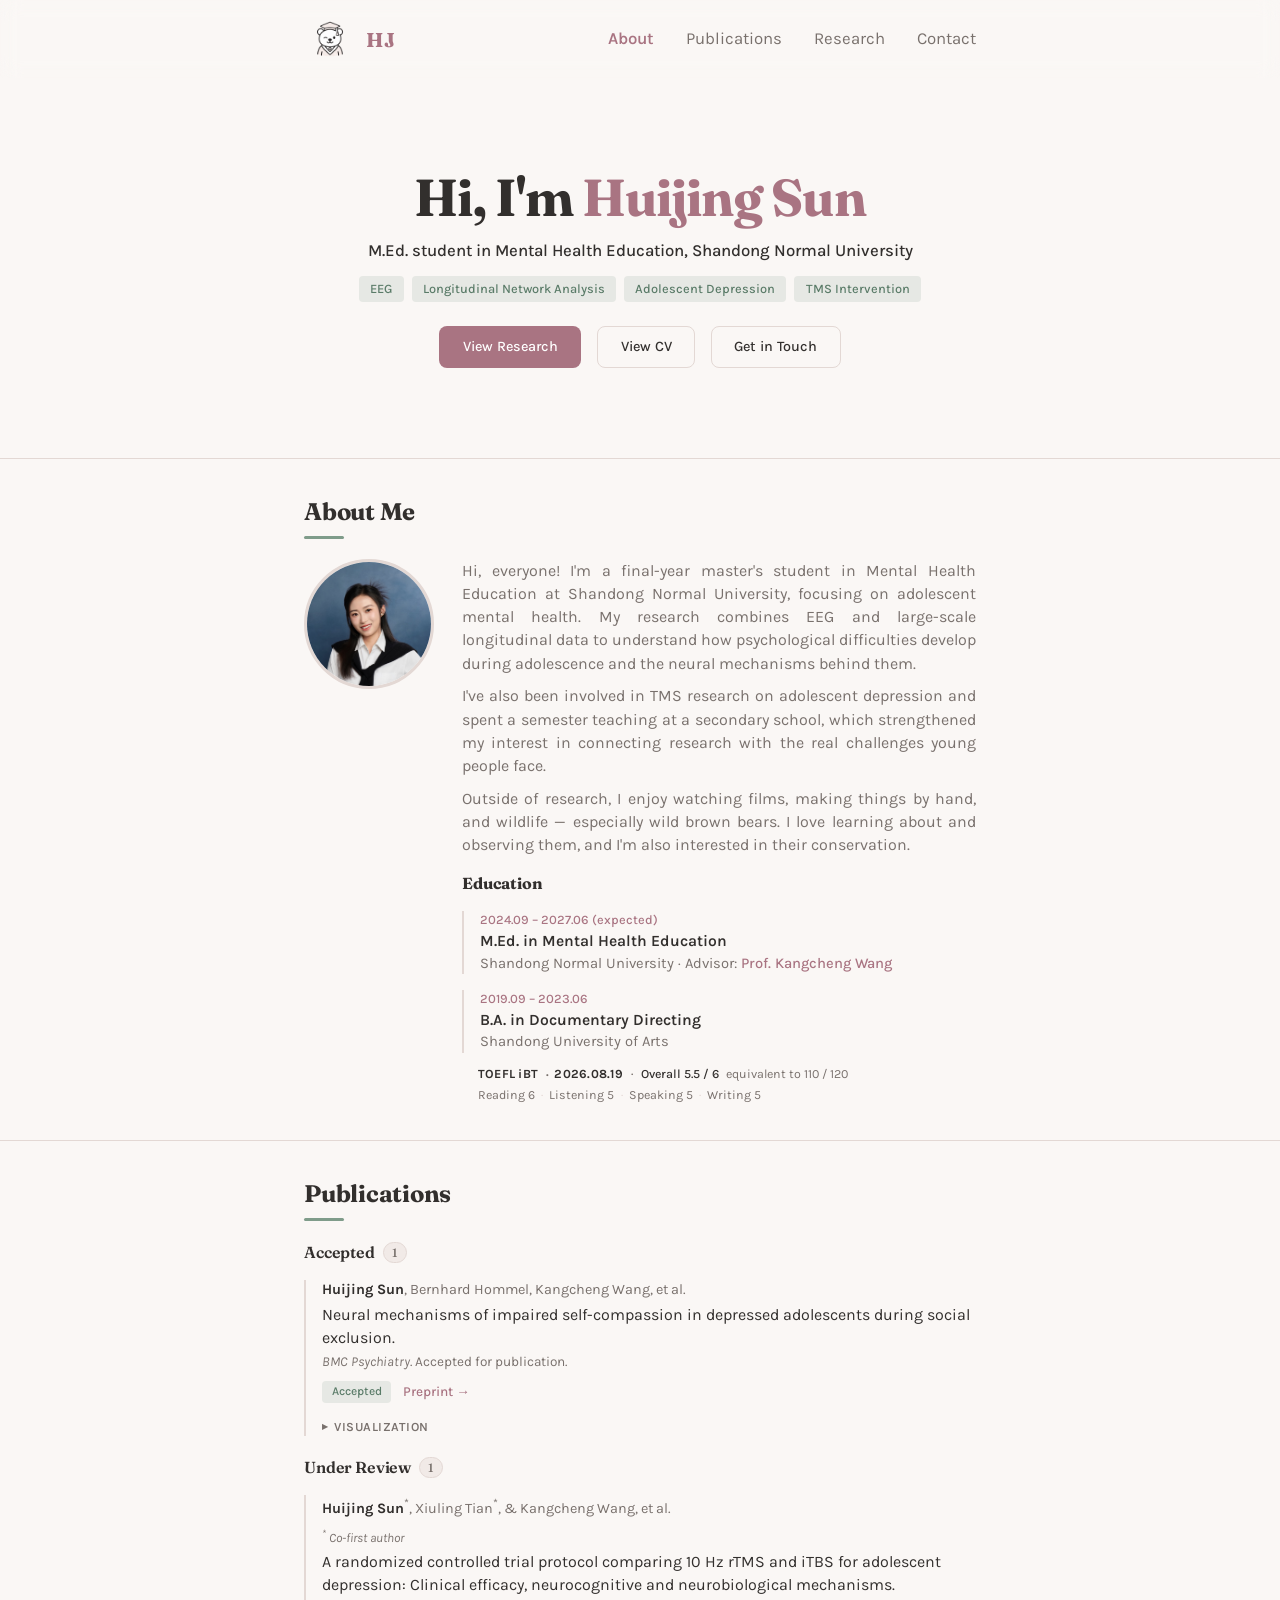
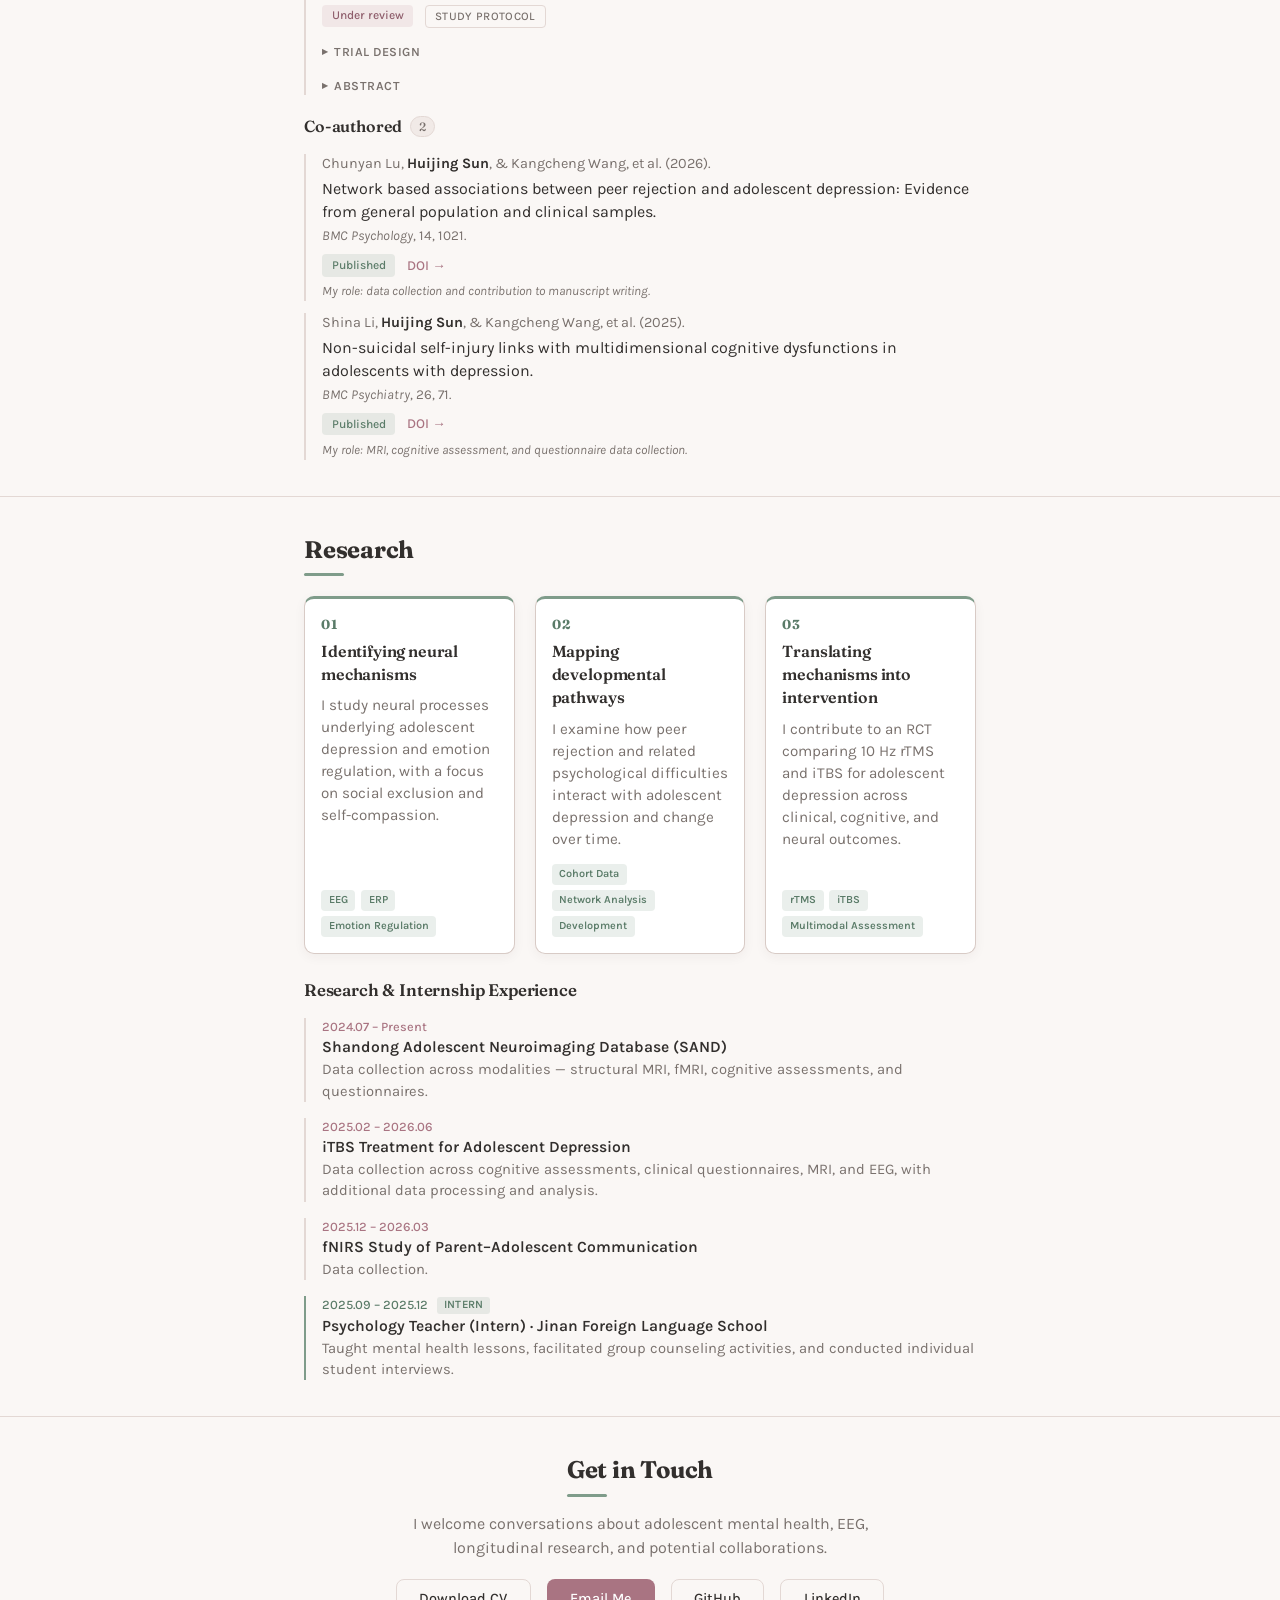
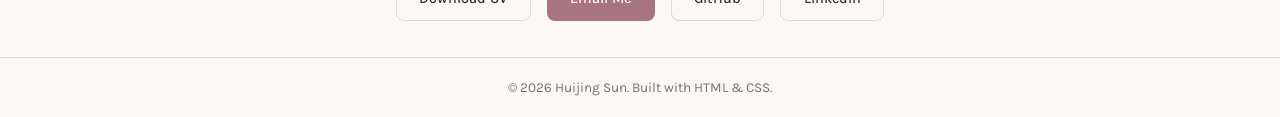
==== index.html @ c11e2eed "Update publication links to Springer" ====
<!DOCTYPE html>
<html lang="en">
<head>
  <meta charset="UTF-8" />
  <meta name="viewport" content="width=device-width, initial-scale=1.0" />
  <title>Huijing Sun — Personal Academic Website</title>
  <link rel="icon" type="image/png" href="favicon.png" />
  <link rel="apple-touch-icon" href="favicon.png" />
  <link rel="preconnect" href="https://fonts.googleapis.com" />
  <link rel="preconnect" href="https://fonts.gstatic.com" crossorigin />
  <link href="https://fonts.googleapis.com/css2?family=Fraunces:opsz,wght@9..144,400..800&amp;family=Karla:wght@400..700&amp;display=swap" rel="stylesheet" />
  <meta name="description" content="Huijing Sun is a master's student in Mental Health Education at Shandong Normal University, studying adolescent mental health with EEG and longitudinal cohort data." />
  <link rel="canonical" href="https://sunnybeao1.github.io/" />

  <!-- Link preview card, used by messaging apps, mail clients and social sites. -->
  <meta property="og:type" content="profile" />
  <meta property="og:site_name" content="Huijing Sun" />
  <meta property="og:title" content="Huijing Sun — Personal Academic Website" />
  <meta property="og:description" content="Huijing Sun is a master's student in Mental Health Education at Shandong Normal University, studying adolescent mental health with EEG and longitudinal cohort data." />
  <meta property="og:url" content="https://sunnybeao1.github.io/" />
  <meta property="og:image" content="https://sunnybeao1.github.io/og-card.jpg" />
  <meta property="og:image:width" content="1200" />
  <meta property="og:image:height" content="630" />
  <meta property="og:image:alt" content="Huijing Sun — M.Ed. student in Mental Health Education, Shandong Normal University" />
  <meta name="twitter:card" content="summary_large_image" />

  <script type="application/ld+json">
  {
    "@context": "https://schema.org",
    "@type": "Person",
    "name": "Huijing Sun",
    "url": "https://sunnybeao1.github.io/",
    "image": "https://sunnybeao1.github.io/photo.jpg",
    "jobTitle": "M.Ed. Student in Mental Health Education",
    "affiliation": {
      "@type": "CollegeOrUniversity",
      "name": "Shandong Normal University"
    },
    "sameAs": [
      "https://github.com/SunnyBeaO1",
      "https://www.linkedin.com/in/huijing-sun-a97a83330/en/"
    ]
  }
  </script>

  <link rel="stylesheet" href="style.css?v=20260901-3" />
</head>
<body>
  <a class="skip-link" href="#main-content">Skip to main content</a>
  <header>
    <nav aria-label="Primary navigation">
      <a href="#hero" class="logo" aria-label="Huijing Sun — back to top">
        <img src="logo.png" alt="" class="logo-img" />
        <span>HJ</span>
      </a>
      <ul>
        <li><a href="#about">About</a></li>
        <li><a href="#publications">Publications</a></li>
        <li><a href="#research">Research</a></li>
        <li><a href="#contact">Contact</a></li>
      </ul>
    </nav>
  </header>

  <main id="main-content">
    <section id="hero">
      <div class="hero-content">
        <h1>Hi, I'm <span class="accent">Huijing Sun</span></h1>
        <p class="tagline">
          M.Ed. student in Mental Health Education, Shandong Normal University
        </p>
        <ul class="hero-tags">
          <li>EEG</li>
          <li>Longitudinal Network Analysis</li>
          <li>Adolescent Depression</li>
          <li>TMS Intervention</li>
        </ul>
        <div class="hero-links">
          <a href="#research" class="btn">View Research</a>
          <a href="Huijing_Sun_CV.pdf" class="btn btn-outline" target="_blank" rel="noopener">View CV</a>
          <a href="#contact" class="btn btn-outline">Get in Touch</a>
        </div>
      </div>
    </section>

    <section id="about">
      <div class="container">
        <h2>About Me</h2>
        <div class="about-grid">
          <div class="about-photo-col">
            <img src="photo.jpg" alt="Huijing Sun" class="profile-photo" />
          </div>
          <div class="about-right">
            <div class="about-text">
              <p>
                Hi, everyone! I'm a final-year master's student in Mental Health
                Education at Shandong Normal University, focusing on adolescent
                mental health. My research combines EEG and large-scale longitudinal
                data to understand how psychological difficulties develop
                during adolescence and the neural mechanisms behind them.
              </p>
              <p>
                I've also been involved in TMS research on adolescent depression
                and spent a semester teaching at a secondary school, which
                strengthened my interest in connecting research with the real
                challenges young people face.
              </p>
              <p>
                Outside of research, I enjoy watching films, making things by hand,
                and wildlife — especially wild brown bears. I love
                learning about and observing them, and I'm also interested in
                their conservation.
              </p>
            </div>

            <div class="education">
              <h3>Education</h3>
              <ul class="timeline">
                <li class="tl-item">
                  <span class="tl-period">2024.09 – 2027.06 (expected)</span>
                  <span class="tl-title">M.Ed. in Mental Health Education</span>
                  <span class="tl-detail">
                    Shandong Normal University · Advisor:
                    <a class="link" href="http://www.kangcheng-wang.cn/"
                       target="_blank" rel="noopener">Prof. Kangcheng Wang</a>
                  </span>
                </li>
                <li class="tl-item">
                  <span class="tl-period">2019.09 – 2023.06</span>
                  <span class="tl-title">B.A. in Documentary Directing</span>
                  <span class="tl-detail">
                    Shandong University of Arts
                  </span>
                </li>
              </ul>
              <p class="edu-extra">
                <span class="edu-extra-label">
                  TOEFL iBT <time datetime="2026-08-19">2026.08.19</time>
                </span>
                <span class="edu-overall">
                  Overall 5.5 / 6 <small>equivalent to 110 / 120</small>
                </span>
                <br />
                <span class="edu-scores" aria-label="TOEFL section scores">
                  Reading 6 <i>·</i> Listening 5 <i>·</i> Speaking 5 <i>·</i> Writing 5
                </span>
              </p>
            </div>
          </div><!-- .about-right -->
        </div>
      </div>
    </section>

    <section id="publications">
      <div class="container">
        <h2>Publications</h2>

        <div class="pub-group">
          <h3>Accepted <span class="count">1</span></h3>
          <ol class="pub-list">
            <li class="pub-item">
              <span class="pub-authors">
                <span class="me">Huijing Sun</span>, Bernhard Hommel,
                Kangcheng Wang, et al.
              </span>
              <span class="pub-title">
                Neural mechanisms of impaired self-compassion in depressed
                adolescents during social exclusion.
              </span>
              <span class="pub-venue"><em>BMC Psychiatry</em>. Accepted for publication.</span>
              <div class="pub-links">
                <span class="pub-status status-pub">Accepted</span>
                <a class="link" href="https://www.biorxiv.org/content/10.64898/2026.08.04.741714v1" target="_blank" rel="noopener">Preprint →</a>
              </div>
              <details class="abstract study-story">
                <summary>Visualization</summary>
                <div class="story-intro">
                  <span class="story-kicker">The study in four steps</span>
                  <p>
                    Can self-compassion help adolescents regulate the emotional impact
                    of social exclusion—and does depression change how that process
                    unfolds in the brain?
                  </p>
                </div>

                <section class="story-step">
                  <div class="story-heading">
                    <span>01</span>
                    <div>
                      <h4>Experience social exclusion</h4>
                      <p>Participants imagined themselves as the excluded adolescent.</p>
                    </div>
                  </div>
                <figure class="paradigm cond-plain" id="paradigm">
                  <div class="pg-head">
                    <span>2 blocks &times; 30 trials</span>
                    <div class="pg-tabs" role="tablist" aria-label="Condition">
                      <button type="button" class="pg-tab is-on" role="tab" aria-selected="true" data-cond="plain">Non-regulation</button>
                      <button type="button" class="pg-tab" role="tab" aria-selected="false" data-cond="reg">Self-compassion</button>
                    </div>
                  </div>

                  <ol class="pg-track">
                    <li><button type="button" class="pg-dot is-on" data-step="0"><span class="pg-n">1</span><span class="pg-t">Fixation</span></button></li>
                    <li><button type="button" class="pg-dot" data-step="1"><span class="pg-n">2</span><span class="pg-t">Image</span></button></li>
                    <li><button type="button" class="pg-dot" data-step="2"><span class="pg-n">3</span><span class="pg-t">Rating</span></button></li>
                  </ol>

                  <div class="pg-screen" id="pgScreen" aria-live="polite"></div>
                  <p class="pg-desc" id="pgDesc"></p>
                  <div class="pg-eeg" id="pgEeg" hidden></div>

                  <div class="pg-nav">
                    <button type="button" class="pg-btn" id="pgPrev" disabled>&lsaquo; Back</button>
                    <button type="button" class="pg-btn" id="pgNext">Next &rsaquo;</button>
                  </div>

                  <figcaption>
                    Click through a trial and switch conditions to see what changed.
                    The frame above is a schematic, not an original task image.
                  </figcaption>
                </figure>

                  <details class="story-more">
                    <summary>How was this tested?</summary>
                    <ul class="story-facts">
                      <li><b>2 blocks</b><span>30 trials each; 60 trials in total</span></li>
                      <li><b>30 images</b><span>The same exclusion images appeared in both blocks</span></li>
                      <li><b>8 seconds</b><span>Each social-exclusion image presentation</span></li>
                      <li><b>Counterbalanced</b><span>Block order varied across participants</span></li>
                    </ul>
                    <p>
                      Before the task, participants wrote three self-compassionate
                      sentences of their own. Images came from the Image Database of
                      Social Inclusion and Exclusion in Young Asian Adults.
                    </p>
                  </details>
                </section>

                <section class="story-step">
                  <div class="story-heading">
                    <span>02</span>
                    <div>
                      <h4>Apply self-compassion</h4>
                      <p>Both groups felt better, but the benefit was smaller in depression.</p>
                    </div>
                  </div>
                  <details class="story-figure">
                    <summary>View result figure</summary>
                    <figure class="pubfig">
                    <a href="fig-behavioural.jpg" target="_blank" rel="noopener" title="Open full size">
                      <img src="fig-behavioural.jpg" width="1400" height="1057" loading="lazy"
                         alt="Four-panel figure of behavioural results comparing depressed adolescents and healthy controls on self-compassion and negative emotion ratings." /></a>
                    <figcaption>
                      <b>Behavioural results.</b>
                      <b>(A)</b> Adolescents with depression reported lower self-compassion than
                      controls (<i>t</i> = 3.43, <i>p</i> &lt; .001).
                      <b>(B)</b> Without regulation the groups did not differ in negative emotion
                      (<i>t</i> = 0.57, <i>p</i> = .570); with regulation they did
                      (<i>t</i> = 2.54, <i>p</i> = .013).
                      <b>(C)</b> Regulation reduced negative emotion in both groups.
                      <b>(D)</b> That reduction was smaller in the depressed group
                      (<i>t</i> = 2.53, <i>p</i> = .014).
                    </figcaption>
                    </figure>
                  </details>
                </section>

                <section class="story-step">
                  <div class="story-heading">
                    <span>03</span>
                    <div>
                      <h4>Connect strategy to benefit</h4>
                      <p>Greater self-compassion was associated with a larger reduction in negative emotion.</p>
                    </div>
                  </div>
                  <details class="story-figure">
                    <summary>View result figure</summary>
                    <figure class="pubfig">
                    <a href="fig-correlation.jpg" target="_blank" rel="noopener" title="Open full size">
                      <img src="fig-correlation.jpg" width="1260" height="1400" loading="lazy"
                         alt="Scatter plot of self-compassion scores against the reduction in negative emotion, with separate regression lines for all participants, depressed adolescents, and healthy controls." /></a>
                    <figcaption>
                      <b>Self-compassion and the regulation effect.</b>
                      Partial correlations controlling for age and sex: all participants
                      <i>r</i> = .306, <i>p</i> = .011; depressed adolescents
                      <i>r</i> = .331, <i>p</i> = .045; healthy controls
                      <i>r</i> = .165, <i>p</i> = .367.
                    </figcaption>
                    </figure>
                  </details>
                </section>

                <section class="story-step">
                  <div class="story-heading">
                    <span>04</span>
                    <div>
                      <h4>Observe the neural response</h4>
                      <p>Depressed adolescents showed a larger LPP in both conditions.</p>
                    </div>
                  </div>
                  <details class="story-figure">
                    <summary>View result figure</summary>
                    <figure class="pubfig">
                    <a href="fig-lpp.jpg" target="_blank" rel="noopener" title="Open full size">
                      <img src="fig-lpp.jpg" width="1338" height="1400" loading="lazy"
                         alt="Grand-average ERP waveforms, scalp topographies, and boxplots of late positive potential amplitude by group and condition." /></a>
                    <figcaption>
                      <b>Late positive potential.</b>
                      Grand-average waveforms at PO3, POz and PO4; the 600–1100 ms
                      analysis window is shaded. A repeated-measures ANOVA found a main
                      effect of group (<i>F</i>(1, 49) = 10.10, <i>p</i> = .003,
                      η² = .17), but no regulation effect or interaction.
                    </figcaption>
                    </figure>
                  </details>

                  <details class="story-more eeg-more">
                    <summary>EEG details</summary>
                    <ul class="story-facts">
                      <li><b>64 channels</b><span>Extended 10–20 system</span></li>
                      <li><b>1000 Hz</b><span>Sampling rate; impedance below 10 kΩ</span></li>
                      <li><b>0.1–30 Hz</b><span>Offline band-pass filter</span></li>
                      <li><b>600–1100 ms</b><span>Mean LPP at PO3, PO4 and POz</span></li>
                    </ul>
                    <p>
                      Data were epoched from −200 to 1100 ms and baseline-corrected
                      using the −200 to 0 ms interval. ICA was used to remove ocular and
                      non-neural artifacts; remaining epochs exceeding ±80 μV were
                      rejected. Participants needed at least 20 valid trials per condition.
                    </p>
                  </details>
                </section>
              </details>
            </li>
          </ol>
        </div>

        <div class="pub-group">
          <h3>Under Review <span class="count">1</span></h3>
          <ol class="pub-list">
            <li class="pub-item">
              <span class="pub-authors">
                <span class="me">Huijing Sun</span><sup>*</sup>, Xiuling Tian<sup>*</sup>,
                &amp; Kangcheng Wang, et al.
              </span>
              <span class="pub-contrib"><sup>*</sup> Co-first author</span>
              <span class="pub-title">
                A randomized controlled trial protocol comparing 10 Hz rTMS and
                iTBS for adolescent depression: Clinical efficacy, neurocognitive
                and neurobiological mechanisms.
              </span>
              <div class="pub-links">
                <span class="pub-status">Under review</span>
                <span class="pub-type">Study protocol</span>
              </div>
              <details class="abstract">
                <summary>Trial design</summary>
                <figure class="trial" id="trial">
                  <div class="tr-node">
                    <b>80</b>
                    <span>adolescents with major depressive disorder</span>
                    <em>Shandong Mental Health Center</em>
                  </div>

                  <div class="tr-split">1 : 1 randomisation &middot; double-blind</div>

                  <div class="tr-arms">
                    <div class="tr-arm">
                      <b>10 Hz rTMS</b>
                      <span>adjunct to antidepressant medication</span>
                    </div>
                    <div class="tr-arm">
                      <b>iTBS</b>
                      <span>adjunct to antidepressant medication</span>
                    </div>
                  </div>

                  <ol class="tr-time" role="tablist" aria-label="Assessment timepoint">
                    <li><button type="button" class="tr-t is-on" role="tab" aria-selected="true" data-t="0"><b>T0</b><span>Baseline</span></button></li>
                    <li><button type="button" class="tr-t" role="tab" aria-selected="false" data-t="1"><b>T1</b><span>Post-treatment</span></button></li>
                    <li><button type="button" class="tr-t" role="tab" aria-selected="false" data-t="2"><b>T2</b><span>1-month follow-up</span></button></li>
                  </ol>

                  <div class="tr-panel" id="trPanel" aria-live="polite"></div>

                  <figcaption>
                    Click a timepoint to see what is measured. The primary outcome is the
                    change in depressive symptom severity from baseline to post-treatment;
                    secondary outcomes cover anxiety, neurocognition, neuroimaging and
                    neurophysiological measures, and treatment safety and tolerability.
                    A planned design — the trial has not yet reported results.
                  </figcaption>
                </figure>
              </details>
              <details class="abstract">
                <summary>Abstract</summary>
                <div class="abstract-body">
                  <p>
                    <strong>Background:</strong> High-frequency repetitive transcranial
                    magnetic stimulation (rTMS) is a well-established treatment for major
                    depressive disorder. Intermittent theta burst stimulation (iTBS), a
                    time-efficient form of rTMS, is increasingly being adopted in clinical
                    practice because of its comparable efficacy and substantially shorter
                    treatment duration. However, direct comparisons between 10 Hz rTMS and
                    iTBS in adolescents with major depressive disorder are limited, and
                    their relative clinical efficacy, neurocognitive effects, and the
                    underlying neurobiological mechanisms remain unclear.
                  </p>
                  <p>
                    <strong>Methods:</strong> The study will employ a randomized,
                    double-blind controlled trial design. A total of 80 adolescents with
                    major depressive disorder will be recruited from Shandong Mental
                    Health Center and randomly assigned in a 1:1 ratio to receive either
                    10 Hz rTMS or iTBS as an adjunctive treatment to antidepressant
                    medication. Patients will undergo clinical, neurocognitive, and
                    multimodal neurobiological assessments at baseline (T0) and
                    post-treatment (T1), including structural MRI, resting-state and
                    task-based functional MRI, arterial spin labeling, resting-state
                    electroencephalography (EEG), and TMS-EEG. Clinical assessments will
                    additionally be conducted at a 1-month follow-up (T2). The primary
                    outcome will be the change in depressive symptom severity from
                    baseline to post-treatment. Secondary outcomes will include changes in
                    anxiety symptoms, neurocognitive performance, neuroimaging measures,
                    neurophysiological markers, and treatment safety and tolerability.
                  </p>
                  <p>
                    <strong>Discussion:</strong> This trial will be a critical randomized
                    controlled study to directly compare 10 Hz rTMS and iTBS in
                    adolescents with major depressive disorder. By integrating clinical,
                    neurocognitive, and multimodal neuroimaging measures, the study will
                    provide important evidence regarding the comparative efficacy and
                    mechanisms of these two stimulation protocols and may inform the
                    development of more personalized neuromodulation strategies for
                    adolescent depression.
                  </p>
                </div>
              </details>
            </li>
          </ol>
        </div>

        <div class="pub-group">
          <h3>Co-authored <span class="count">2</span></h3>
          <ol class="pub-list">
            <li class="pub-item">
              <span class="pub-authors">
                Chunyan Lu, <span class="me">Huijing Sun</span>,
                &amp; Kangcheng Wang, et al. (2026).
              </span>
              <span class="pub-title">
                Network based associations between peer rejection and adolescent
                depression: Evidence from general population and clinical samples.
              </span>
              <span class="pub-venue"><em>BMC Psychology</em>, 14, 1021.</span>
              <div class="pub-links">
                <span class="pub-status status-pub">Published</span>
                <a class="link" href="https://link.springer.com/article/10.1186/s40359-026-04731-y" target="_blank" rel="noopener">DOI →</a>
              </div>
              <span class="pub-contrib">
                My role: data collection and contribution to manuscript writing.
              </span>
            </li>
            <li class="pub-item">
              <span class="pub-authors">
                Shina Li, <span class="me">Huijing Sun</span>,
                &amp; Kangcheng Wang, et al. (2025).
              </span>
              <span class="pub-title">
                Non-suicidal self-injury links with multidimensional cognitive
                dysfunctions in adolescents with depression.
              </span>
              <span class="pub-venue"><em>BMC Psychiatry</em>, 26, 71.</span>
              <div class="pub-links">
                <span class="pub-status status-pub">Published</span>
                <a class="link" href="https://link.springer.com/article/10.1186/s12888-025-07701-7#citeas" target="_blank" rel="noopener">DOI →</a>
              </div>
              <span class="pub-contrib">
                My role: MRI, cognitive assessment, and questionnaire data collection.
              </span>
            </li>
          </ol>
        </div>
      </div>
    </section>

    <section id="research">
      <div class="container">
        <h2>Research</h2>

        <ol class="interests">
          <li class="interest-item">
            <span class="interest-n">01</span>
            <h3>Identifying neural mechanisms</h3>
            <p>
              I study neural processes underlying adolescent depression and emotion
              regulation, with a focus on social exclusion and self-compassion.
            </p>
            <ul class="interest-tags" aria-label="Methods">
              <li>EEG</li>
              <li>ERP</li>
              <li>Emotion Regulation</li>
            </ul>
          </li>
          <li class="interest-item">
            <span class="interest-n">02</span>
            <h3>Mapping developmental pathways</h3>
            <p>
              I examine how peer rejection and related psychological difficulties
              interact with adolescent depression and change over time.
            </p>
            <ul class="interest-tags" aria-label="Methods">
              <li>Cohort Data</li>
              <li>Network Analysis</li>
              <li>Development</li>
            </ul>
          </li>
          <li class="interest-item">
            <span class="interest-n">03</span>
            <h3>Translating mechanisms into intervention</h3>
            <p>
              I contribute to an RCT comparing 10 Hz rTMS and iTBS for adolescent
              depression across clinical, cognitive, and neural outcomes.
            </p>
            <ul class="interest-tags" aria-label="Methods">
              <li>rTMS</li>
              <li>iTBS</li>
              <li>Multimodal Assessment</li>
            </ul>
          </li>
        </ol>

        <h3 class="subhead">Research &amp; Internship Experience</h3>
        <ul class="timeline">
          <li class="tl-item">
            <span class="tl-period">2024.07 – Present</span>
            <span class="tl-title">
              Shandong Adolescent Neuroimaging Database (SAND)
            </span>
            <span class="tl-detail">
              Data collection across modalities — structural MRI, fMRI, cognitive
              assessments, and questionnaires.
            </span>
          </li>
          <li class="tl-item">
            <span class="tl-period">2025.02 – 2026.06</span>
            <span class="tl-title">
              iTBS Treatment for Adolescent Depression
            </span>
            <span class="tl-detail">
              Data collection across cognitive assessments, clinical questionnaires,
              MRI, and EEG, with additional data processing and analysis.
            </span>
          </li>
          <li class="tl-item">
            <span class="tl-period">2025.12 – 2026.03</span>
            <span class="tl-title">
              fNIRS Study of Parent–Adolescent Communication
            </span>
            <span class="tl-detail">
              Data collection.
            </span>
          </li>
          <li class="tl-item tl-teaching">
            <span class="tl-period">2025.09 – 2025.12 <span class="tl-tag">Intern</span></span>
            <span class="tl-title">
              Psychology Teacher (Intern) · Jinan Foreign Language School
            </span>
            <span class="tl-detail">
              Taught mental health lessons, facilitated group counseling
              activities, and conducted individual student interviews.
            </span>
          </li>
        </ul>
      </div>
    </section>

    <section id="contact">
      <div class="container">
        <h2>Get in Touch</h2>
        <p class="contact-intro">
          I welcome conversations about adolescent mental health, EEG, longitudinal
          research, and potential collaborations.
        </p>
        <div class="contact-links">
          <a href="Huijing_Sun_CV.pdf" class="btn btn-outline" target="_blank" rel="noopener">Download CV</a>
          <a href="#contact" class="btn" data-email="aHVpamluZ3MyMDAxQGdtYWlsLmNvbQ==">Email Me</a>
          <noscript>
            <span class="mail-fallback">huijings2001 [at] gmail [dot] com</span>
          </noscript>
          <a href="https://github.com/SunnyBeaO1" target="_blank" rel="noopener" class="btn btn-outline">GitHub</a>
          <a href="https://www.linkedin.com/in/huijing-sun-a97a83330/en/" target="_blank" rel="noopener" class="btn btn-outline">LinkedIn</a>
        </div>
      </div>
    </section>
  </main>

  <footer>
    <p>© 2026 Huijing Sun. Built with HTML &amp; CSS.</p>
  </footer>
  <script>
  (function () {
    var fig = document.getElementById('paradigm');
    if (!fig) return;

    function person(x, tone) {
      return '<circle cx="' + x + '" cy="26" r="9" fill="' + tone + '"/>' +
             '<ellipse cx="' + x + '" cy="60" rx="12" ry="18" fill="' + tone + '"/>';
    }

    var SCENE =
      '<svg class="pg-scene" viewBox="0 0 250 92" role="img" aria-label="Schematic of a ' +
      'social exclusion image: four figures grouped together and one figure apart, circled.">' +
      person(34, '#d7d0c8') + person(64, '#d7d0c8') +
      person(94, '#d7d0c8') + person(124, '#d7d0c8') +
      person(206, '#bdb4aa') +
      '<ellipse cx="206" cy="46" rx="27" ry="41" fill="none" stroke="var(--accent)" ' +
      'stroke-width="2" stroke-dasharray="5 4"/></svg>';

    // Fixation is identical in both blocks; only the instruction and the ratings differ.
    var FIX = {
      label: 'Fixation', time: '1–3 s (jittered)', body: '<span class="pg-fix">+</span>',
      desc: 'A fixation cross appears at the centre of the screen for a random interval.'
    };

    function scale(name, lo, hi) {
      var ticks = '';
      for (var i = 0; i < 9; i++) ticks += '<i></i>';
      return '<div class="pg-scale"><span class="pg-scale-label">' + name +
             '</span><span class="pg-scale-bar">' + ticks +
             '</span><span class="pg-scale-ends"><span>' + lo + '</span><span>' +
             hi + '</span></span></div>';
    }

    var EMO = ['Negative emotion', '1 = not at all', '9 = extremely sad'];
    var SC  = ['Self-compassion', '1 = none', '9 = extremely engaged'];

    var LPP = 'EEG time-locked to image onset &middot; LPP = mean amplitude 600–1100 ms ' +
              'at PO3, POz, PO4';

    var STEPS = {
      plain: [
        FIX,
        { label: 'Block A · Image', time: '8 s', body: SCENE, eeg: LPP,
          desc: 'Imagine yourself as the adolescent circled in red — without using the self-compassion statements you wrote.' },
        { label: 'Block A · Rating', time: 'self-paced',
          body: scale(EMO[0], EMO[1], EMO[2]),
          desc: 'Rate your negative emotion on a 9-point scale.' }
      ],
      reg: [
        FIX,
        { label: 'Block B · Image', time: '8 s',
          body: SCENE + '<span class="pg-chip">+ apply your self-compassion statements</span>',
          eeg: LPP,
          desc: 'Imagine yourself as the adolescent circled in red, and actively apply your own self-compassion statements to comfort yourself.' },
        { label: 'Block B · Rating', time: 'self-paced',
          body: scale(SC[0], SC[1], SC[2]) + scale(EMO[0], EMO[1], EMO[2]),
          desc: 'Rate how much self-compassion you engaged in, then rate your negative emotion — both on 9-point scales.' }
      ]
    };

    var cond = 'plain', step = 0;
    var screen = document.getElementById('pgScreen');
    var desc = document.getElementById('pgDesc');
    var eeg = document.getElementById('pgEeg');
    var prev = document.getElementById('pgPrev');
    var next = document.getElementById('pgNext');
    var dots = [].slice.call(fig.querySelectorAll('.pg-dot'));
    var tabs = [].slice.call(fig.querySelectorAll('.pg-tab'));

    function render() {
      var d = STEPS[cond][step];
      fig.classList.toggle('cond-reg', cond === 'reg');
      fig.classList.toggle('cond-plain', cond !== 'reg');
      screen.innerHTML =
        '<span class="pg-screen-head"><span class="pg-screen-label">' + d.label +
        '</span><span class="pg-time">' + d.time + '</span></span>' + d.body;
      desc.textContent = d.desc;
      eeg.hidden = !d.eeg;
      if (d.eeg) eeg.innerHTML = d.eeg;
      prev.disabled = step === 0;
      next.disabled = step === STEPS[cond].length - 1;
      dots.forEach(function (b, i) { b.classList.toggle('is-on', i === step); });
      tabs.forEach(function (b) {
        var on = b.getAttribute('data-cond') === cond;
        b.classList.toggle('is-on', on);
        b.setAttribute('aria-selected', on ? 'true' : 'false');
      });
    }

    tabs.forEach(function (b) {
      b.addEventListener('click', function () { cond = b.getAttribute('data-cond'); render(); });
    });
    dots.forEach(function (b, i) {
      b.addEventListener('click', function () { step = i; render(); });
    });
    prev.addEventListener('click', function () { if (step > 0) { step--; render(); } });
    next.addEventListener('click', function () {
      if (step < STEPS[cond].length - 1) { step++; render(); }
    });

    render();
  })();

  /* Trial-design figure: the battery is full at T0 and T1, clinical-only at T2. */
  (function () {
    var fig = document.getElementById('trial');
    if (!fig) return;

    var FULL = ['Clinical assessments', 'Neurocognitive testing', 'Structural MRI',
                'Resting-state fMRI', 'Task-based fMRI', 'Arterial spin labeling',
                'Resting-state EEG', 'TMS-EEG'];

    var T = [
      { note: 'Full multimodal battery before the first stimulation session.', items: FULL },
      { note: 'The same battery is repeated, so every measure has a matched pair.', items: FULL },
      { note: 'Clinical assessments only — no imaging at follow-up.', items: ['Clinical assessments'] }
    ];

    var panel = document.getElementById('trPanel');
    var tabs = [].slice.call(fig.querySelectorAll('.tr-t'));

    function render(i) {
      var d = T[i];
      panel.innerHTML = '<ul class="tr-list">' + d.items.map(function (x) {
        return '<li>' + x + '</li>';
      }).join('') + '</ul><p class="tr-note">' + d.note + '</p>';
      tabs.forEach(function (b, j) {
        b.classList.toggle('is-on', i === j);
        b.setAttribute('aria-selected', i === j ? 'true' : 'false');
      });
    }

    tabs.forEach(function (b, j) {
      b.addEventListener('click', function () { render(j); });
    });
    render(0);
  })();

  /* The address is base64 in the markup, so it is not sitting in the page
     source for scrapers. Restoring it as a real href on load keeps the link
     behaving like any other — right-click and copy still work. */
  (function () {
    for (var i = 0, a = document.querySelectorAll('[data-email]'); i < a.length; i++) {
      try {
        var addr = window.atob(a[i].getAttribute('data-email'));
        if (addr.indexOf('@') > 0) a[i].setAttribute('href', 'mailto:' + addr);
      } catch (e) { /* leave the fallback link alone */ }
    }
  })();

  /* A tall <details> is awkward to close: the summary has scrolled far above by
     the time you reach the end. Give those a collapse button at the foot, and
     land the summary just under the sticky nav afterwards so the page does not
     jump somewhere unrelated. Short panels never show one. */
  (function () {
    var MIN_TALL = 520;
    var NAV = 96;

    [].forEach.call(document.querySelectorAll('details.abstract'), function (d) {
      var sum = d.querySelector('summary');
      if (!sum) return;

      var btn = document.createElement('button');
      btn.type = 'button';
      btn.className = 'fold-up';
      btn.hidden = true;
      btn.innerHTML = '\u2191 Collapse';

      btn.addEventListener('click', function () {
        d.open = false;
        var y = window.scrollY + sum.getBoundingClientRect().top - NAV;
        window.scrollTo({ top: y < 0 ? 0 : y, behavior: 'smooth' });
        sum.focus({ preventScroll: true });
      });

      d.addEventListener('toggle', function () {
        if (d.open) btn.hidden = d.offsetHeight < MIN_TALL;
      });

      d.appendChild(btn);
    });
  })();

  /* Highlight whichever section is crossing the middle of the viewport. */
  (function () {
    var links = {}, secs = [];
    [].forEach.call(document.querySelectorAll('nav ul a[href^="#"]'), function (a) {
      var el = document.getElementById(a.getAttribute('href').slice(1));
      if (el) { links[el.id] = a; secs.push(el); }
    });
    if (!secs.length || !('IntersectionObserver' in window)) return;

    var state = {};
    var io = new IntersectionObserver(function (entries) {
      entries.forEach(function (e) { state[e.target.id] = e.isIntersecting; });
      var cur = null;
      secs.forEach(function (el) { if (state[el.id]) cur = el.id; });
      if (!cur) return;
      Object.keys(links).forEach(function (id) {
        links[id].classList.toggle('is-current', id === cur);
        if (id === cur) links[id].setAttribute('aria-current', 'location');
        else links[id].removeAttribute('aria-current');
      });
    }, { rootMargin: '-45% 0px -45% 0px' });

    secs.forEach(function (el) { io.observe(el); });
  })();
  </script>
</body>
</html>
---- style.css ----
*, *::before, *::after {
  box-sizing: border-box;
  margin: 0;
  padding: 0;
}

:root {
  --bg: #faf7f5;
  --surface: #f1eae7;
  --border: #e3d8d4;
  --text: #322f2d;
  --muted: #79716d;
  --accent: #a97482;
  --accent-hover: #8e5d6b;
  --accent2: #7f9c8a;
  --accent2-text: #5a7b68;
  --accent-soft: rgba(169, 116, 130, 0.12);
  --accent2-soft: rgba(127, 156, 138, 0.16);
  --header-bg: rgba(250, 247, 245, 0.88);
  --width: 720px;
  --font-display: "Fraunces", Georgia, "Times New Roman", serif;
  --font-body: "Karla", -apple-system, BlinkMacSystemFont, "Segoe UI", Roboto, sans-serif;
}

html {
  scroll-behavior: smooth;
  /* Global type scale — every rem below keys off this. Lower it to shrink the whole page. */
  font-size: 16px;
}

body {
  background: var(--bg);
  color: var(--text);
  font-family: var(--font-body);
  line-height: 1.45;
  -webkit-font-smoothing: antialiased;
}

.skip-link {
  position: fixed;
  top: 0.75rem;
  left: 0.75rem;
  z-index: 1000;
  transform: translateY(-180%);
  padding: 0.55rem 0.8rem;
  border-radius: 6px;
  background: var(--text);
  color: var(--bg);
  font-weight: 600;
  text-decoration: none;
  transition: transform 0.2s;
}

.skip-link:focus { transform: translateY(0); }

a:focus-visible,
button:focus-visible,
summary:focus-visible {
  outline: 3px solid rgba(169, 116, 130, 0.38);
  outline-offset: 3px;
}

h1, h2, h3, .logo {
  font-family: var(--font-display);
  font-optical-sizing: auto;
  letter-spacing: -0.01em;
}

/* ── Nav ── */
/* No tint and no divider — the bar reads as part of the page. The blur alone
   keeps the links legible once content scrolls underneath. */
header {
  position: sticky;
  top: 0;
  z-index: 100;
  background: transparent;
  backdrop-filter: blur(10px);
  -webkit-backdrop-filter: blur(10px);
}

nav {
  max-width: var(--width);
  margin: 0 auto;
  padding: 0 1.5rem;
  height: 78px;
  display: flex;
  align-items: center;
  justify-content: space-between;
}

.logo {
  display: flex;
  align-items: center;
  gap: 0.6rem;
  font-weight: 700;
  font-size: 1.25rem;
  letter-spacing: 0.05em;
  color: var(--accent);
  text-decoration: none;
}

.logo-img {
  width: 52px;
  height: 52px;
  display: block;
}

nav ul {
  list-style: none;
  display: flex;
  gap: 2rem;
}

nav a {
  color: var(--muted);
  text-decoration: none;
  font-size: 1.05rem;
  transition: color 0.2s;
}

nav a:hover {
  color: var(--text);
}

/* ── Container ── */
.container {
  max-width: var(--width);
  margin: 0 auto;
  padding: 2.25rem 1.5rem;
}

/* ── Hero ── */
#hero {
  min-height: min(55vh, 380px);
  display: flex;
  align-items: center;
  justify-content: center;
  text-align: center;
  padding: 2rem 1.5rem;
}

.hero-content h1 {
  font-size: clamp(2.2rem, 5vw, 3.25rem);
  font-weight: 700;
  line-height: 1.15;
  letter-spacing: -0.02em;
  margin-bottom: 0.75rem;
}

.accent {
  color: var(--accent);
}

.tagline {
  color: var(--text);
  font-size: 1.05rem;
  font-weight: 500;
  margin-bottom: 0.75rem;
}

.hero-tags {
  list-style: none;
  display: flex;
  flex-wrap: wrap;
  gap: 0.5rem;
  justify-content: center;
  margin-bottom: 1.5rem;
}

.hero-tags li {
  background: var(--accent2-soft);
  color: var(--accent2-text);
  padding: 0.25rem 0.7rem;
  border-radius: 4px;
  font-size: 0.8rem;
  font-weight: 500;
}

.hero-links {
  display: flex;
  gap: 1rem;
  justify-content: center;
  flex-wrap: wrap;
}

/* ── Buttons ── */
.btn {
  display: inline-block;
  padding: 0.6rem 1.4rem;
  border-radius: 8px;
  font-size: 0.9rem;
  font-weight: 500;
  text-decoration: none;
  transition: background 0.2s, color 0.2s, border-color 0.2s;
  background: var(--accent);
  color: #fff;
  border: 1px solid transparent;
}

.btn:hover {
  background: var(--accent-hover);
}

.btn-outline {
  background: transparent;
  border-color: var(--border);
  color: var(--text);
}

.btn-outline:hover {
  border-color: var(--accent);
  color: var(--accent);
}

/* ── Section headings ── */
h2 {
  font-size: 1.5rem;
  font-weight: 700;
  margin-bottom: 1.25rem;
  position: relative;
  display: inline-block;
}

h2::after {
  content: "";
  display: block;
  height: 3px;
  width: 40px;
  background: var(--accent2);
  margin-top: 6px;
  border-radius: 2px;
}

/* ── About ── */
#about {
  border-top: 1px solid var(--border);
}

.about-grid {
  display: grid;
  grid-template-columns: auto 1fr;
  gap: 1.75rem;
  align-items: start;
}

.about-photo-col {
  flex-shrink: 0;
}

.profile-photo {
  width: 130px;
  height: 130px;
  object-fit: cover;
  object-position: top;
  border-radius: 50%;
  border: 3px solid var(--border);
  display: block;
}

.about-right {
  display: flex;
  flex-direction: column;
  gap: 1rem;
}

.about-text p {
  color: var(--muted);
  font-size: 1rem;
  margin-bottom: 0.6rem;
  /* Hyphenation keeps justified English from opening rivers of white space. */
  text-align: justify;
  hyphens: auto;
  -webkit-hyphens: auto;
}

.about-text p:last-child {
  margin-bottom: 0;
}

/* ── Timeline (education, research experience, teaching) ── */
.education h3 {
  font-size: 1rem;
  margin-bottom: 1rem;
}

.timeline {
  list-style: none;
  display: flex;
  flex-direction: column;
  gap: 1rem;
}

.tl-item {
  display: flex;
  flex-direction: column;
  border-left: 2px solid var(--border);
  padding-left: 1rem;
}

.tl-period {
  font-size: 0.8rem;
  color: var(--accent);
  font-weight: 500;
}

.tl-title {
  font-weight: 600;
  font-size: 0.98rem;
}

.tl-detail {
  font-size: 0.92rem;
  color: var(--muted);
}

.edu-extra {
  margin-top: 0.75rem;
  padding-left: 1rem;
  color: var(--muted);
  font-size: 0.78rem;
}

.edu-extra-label {
  display: inline;
  color: var(--text);
  font-weight: 700;
  letter-spacing: 0.02em;
}

.edu-extra-label time::before {
  content: "·";
  margin: 0 0.3rem;
  color: var(--muted);
}

.edu-overall {
  display: inline;
  color: var(--text);
  font-weight: 500;
}

.edu-overall::before {
  content: "·";
  margin: 0 0.3rem;
  color: var(--muted);
}

.edu-overall small {
  margin-left: 0.25rem;
  color: var(--muted);
  font-size: inherit;
  font-weight: 400;
}

.edu-scores {
  display: inline-block;
  margin-top: 0.2rem;
  white-space: normal;
}

.edu-scores i {
  margin: 0 0.2rem;
  color: var(--border);
  font-style: normal;
}

/* ── Research ── */
#research {
  border-top: 1px solid var(--border);
}

.interests {
  list-style: none;
  display: grid;
  grid-template-columns: repeat(auto-fit, minmax(185px, 1fr));
  gap: 1.25rem;
  margin-bottom: 1.5rem;
  counter-reset: none;
}

/* The number carries the sequence, so the rule above each heading can go. */
.interest-n {
  display: block;
  font-family: var(--font-display);
  font-size: 0.82rem;
  font-weight: 700;
  letter-spacing: 0.08em;
  color: var(--accent2-text);
  margin-bottom: 0.35rem;
}

.interest-item h3 {
  font-size: 1rem;
  font-weight: 600;
  margin-bottom: 0.5rem;
}

.interest-item {
  display: flex;
  flex-direction: column;
  padding: 1rem;
  border: 1px solid #d8cbc6;
  border-top: 3px solid var(--accent2);
  border-radius: 10px;
  background: #fff;
  box-shadow: 0 3px 12px rgba(50, 47, 45, 0.05);
  transition: transform 0.2s ease, border-color 0.2s ease,
              box-shadow 0.2s ease;
}

.interest-item:hover {
  transform: translateY(-2px);
  border-color: var(--accent2);
  box-shadow: 0 6px 18px rgba(50, 47, 45, 0.06);
}

.interest-item p {
  color: var(--muted);
  font-size: 0.95rem;
}

.interest-tags {
  list-style: none;
  display: flex;
  flex-wrap: wrap;
  gap: 0.35rem;
  margin-top: auto;
  padding-top: 0.9rem;
}

.interest-tags li {
  padding: 0.18rem 0.48rem;
  border-radius: 4px;
  background: var(--accent2-soft);
  color: var(--accent2-text);
  font-size: 0.68rem;
  font-weight: 600;
  line-height: 1.35;
}

.subhead {
  font-size: 1.05rem;
  font-weight: 600;
  margin-bottom: 1rem;
}

.tl-tag {
  display: inline-block;
  margin-left: 0.4rem;
  padding: 0.05rem 0.4rem;
  border-radius: 3px;
  font-size: 0.7rem;
  font-weight: 600;
  letter-spacing: 0.03em;
  text-transform: uppercase;
  vertical-align: 1px;
}

/* Teaching entries use the green accent so they read apart from research ones. */
.tl-teaching {
  border-left-color: var(--accent2);
}

.tl-teaching .tl-period {
  color: var(--accent2-text);
}

.tl-teaching .tl-tag {
  background: var(--accent2-soft);
  color: var(--accent2-text);
}

.link {
  color: var(--accent);
  text-decoration: none;
  font-size: 0.85rem;
  font-weight: 500;
  transition: color 0.2s;
}

.link:hover {
  color: var(--accent-hover);
}

/* Inline links inside timeline entries match the surrounding text size. */
.tl-detail .link {
  font-size: inherit;
}

/* ── Publications ── */
#publications {
  border-top: 1px solid var(--border);
}

.pub-group {
  margin-bottom: 1.25rem;
}

.pub-group:last-child {
  margin-bottom: 0;
}

.pub-group h3 {
  font-size: 1rem;
  font-weight: 600;
  margin-bottom: 1rem;
  display: flex;
  align-items: center;
  gap: 0.5rem;
}

.count {
  background: var(--surface);
  border: 1px solid var(--border);
  color: var(--muted);
  font-size: 0.75rem;
  font-weight: 500;
  padding: 0.05rem 0.5rem;
  border-radius: 999px;
}

.pub-list {
  list-style: none;
  display: flex;
  flex-direction: column;
  gap: 0.75rem;
}

.pub-item {
  display: flex;
  flex-direction: column;
  gap: 0.15rem;
  border-left: 2px solid var(--border);
  padding-left: 1rem;
}

.pub-authors {
  font-size: 0.9rem;
  color: var(--muted);
}

.me {
  font-weight: 700;
  color: var(--text);
}

.pub-title {
  font-size: 1rem;
}

.pub-venue {
  font-size: 0.85rem;
  color: var(--muted);
}

.pub-links {
  display: flex;
  align-items: center;
  gap: 0.75rem;
  margin-top: 0.4rem;
}

.pub-links .pub-status {
  margin-top: 0;
}

.pub-status {
  align-self: flex-start;
  margin-top: 0.3rem;
  background: var(--accent-soft);
  color: var(--accent-hover);
  font-size: 0.75rem;
  font-weight: 500;
  padding: 0.15rem 0.6rem;
  border-radius: 4px;
}

.status-pub {
  background: var(--accent2-soft);
  color: var(--accent2-text);
}

/* Article-type pill (e.g. "Study protocol") — outlined so it reads as a
   classification, not a status. */
.pub-type {
  font-size: 0.72rem;
  font-weight: 500;
  letter-spacing: 0.03em;
  text-transform: uppercase;
  color: var(--muted);
  border: 1px solid var(--border);
  padding: 0.12rem 0.55rem;
  border-radius: 4px;
}

/* Sits next to the status pill — e.g. "Co-first author". */
.pub-note-inline {
  font-size: 0.75rem;
  color: var(--muted);
  font-style: italic;
}

/* Collapsible abstract — <details>/<summary>, no JS needed. */
.abstract {
  margin-top: 0.5rem;
}

.abstract > summary {
  display: inline-flex;
  align-items: center;
  gap: 0.35rem;
  cursor: pointer;
  list-style: none;
  font-size: 0.78rem;
  font-weight: 600;
  letter-spacing: 0.04em;
  text-transform: uppercase;
  color: var(--muted);
  transition: color 0.15s ease;
}

.abstract > summary::-webkit-details-marker {
  display: none;
}

.abstract > summary::before {
  content: "▸";
  font-size: 0.7rem;
  transition: transform 0.15s ease;
}

.abstract[open] > summary::before {
  transform: rotate(90deg);
}

.abstract > summary:hover {
  color: var(--accent);
}

.abstract-body {
  margin-top: 0.5rem;
  padding: 0.75rem 0.9rem;
  background: var(--surface);
  border-radius: 6px;
  font-size: 0.78rem;
  line-height: 1.6;
  color: var(--muted);
  text-align: justify;
}

.abstract-body p + p {
  margin-top: 0.55rem;
}

.abstract-body strong {
  color: var(--text);
  font-weight: 600;
}

/* ── Interactive publication story ── */
.study-story[open] {
  margin-top: 0.75rem;
}

.story-intro {
  margin: 0.8rem 0 1.1rem;
  padding: 1rem 1.1rem;
  border-radius: 8px;
  background: linear-gradient(135deg, var(--accent-soft), var(--accent2-soft));
}

.story-kicker {
  display: block;
  margin-bottom: 0.25rem;
  color: var(--accent-hover);
  font-size: 0.7rem;
  font-weight: 700;
  letter-spacing: 0.08em;
  text-transform: uppercase;
}

.story-intro p {
  max-width: 36rem;
  font-family: var(--font-display);
  font-size: 1.05rem;
  line-height: 1.45;
}

.story-step {
  position: relative;
  padding: 0.25rem 0 1.5rem 2.25rem;
  border-left: 1px solid var(--border);
}

.story-step:last-of-type {
  padding-bottom: 0.25rem;
  border-left-color: transparent;
}

.story-heading {
  display: flex;
  gap: 0.75rem;
  margin-left: -2.8rem;
  margin-bottom: 0.8rem;
  align-items: flex-start;
}

.story-heading > span {
  flex: none;
  width: 2.05rem;
  height: 2.05rem;
  display: grid;
  place-items: center;
  border: 1px solid var(--accent2);
  border-radius: 50%;
  background: var(--bg);
  color: var(--accent2-text);
  font-family: var(--font-display);
  font-size: 0.72rem;
  font-weight: 700;
}

.story-heading h4 {
  font-family: var(--font-display);
  font-size: 1.05rem;
  line-height: 1.25;
}

.story-heading p {
  margin-top: 0.2rem;
  color: var(--muted);
  font-size: 0.84rem;
}

.story-more {
  margin-top: 0.8rem;
  padding: 0.7rem 0.85rem;
  border: 1px solid var(--border);
  border-radius: 7px;
  background: var(--surface);
}

.story-more > summary {
  cursor: pointer;
  color: var(--accent-hover);
  font-size: 0.8rem;
  font-weight: 700;
  list-style: none;
}

.story-more > summary::-webkit-details-marker { display: none; }
.story-more > summary::after { content: " +"; }
.story-more[open] > summary::after { content: " −"; }

.story-more > p {
  margin-top: 0.7rem;
  color: var(--muted);
  font-size: 0.78rem;
  line-height: 1.55;
}

.story-figure {
  border: 1px solid var(--border);
  border-radius: 7px;
  background: rgba(255, 255, 255, 0.42);
  overflow: hidden;
}

.story-figure > summary {
  padding: 0.65rem 0.85rem;
  cursor: pointer;
  list-style: none;
  color: var(--accent-hover);
  font-size: 0.78rem;
  font-weight: 700;
  transition: background 0.18s ease;
}

.story-figure > summary:hover {
  background: var(--accent-soft);
}

.story-figure > summary::-webkit-details-marker { display: none; }
.story-figure > summary::before { content: "+ "; }
.story-figure[open] > summary::before { content: "− "; }

.story-figure[open] > summary {
  border-bottom: 1px solid var(--border);
}

.story-figure .pubfig {
  padding: 0.85rem;
}

.story-facts {
  list-style: none;
  display: grid;
  grid-template-columns: repeat(2, minmax(0, 1fr));
  gap: 0.65rem;
  margin-top: 0.75rem;
}

.story-facts li {
  min-width: 0;
  padding-left: 0.65rem;
  border-left: 2px solid var(--accent2);
}

.story-facts b,
.story-facts span {
  display: block;
}

.story-facts b {
  font-family: var(--font-display);
  font-size: 0.92rem;
  color: var(--text);
}

.story-facts span {
  margin-top: 0.1rem;
  color: var(--muted);
  font-size: 0.72rem;
  line-height: 1.35;
}

.story-step .pubfig img {
  max-height: 390px;
}

@media (max-width: 560px) {
  .story-step { padding-left: 1.5rem; }
  .story-heading { margin-left: -2.05rem; }
  .story-facts { grid-template-columns: 1fr; }
}

/* Sits directly under the author list, so it hugs it more tightly than a
   contribution note lower in the entry would. */
.pub-contrib {
  display: block;
  margin-top: 0.2rem;
  font-size: 0.8rem;
  font-style: italic;
  color: var(--muted);
}

/* ── Contact ── */
#contact {
  border-top: 1px solid var(--border);
  text-align: center;
}

.contact-intro {
  max-width: 34rem;
  margin: -0.3rem auto 1.25rem;
  color: var(--muted);
}

.contact-links {
  display: flex;
  gap: 1rem;
  justify-content: center;
  flex-wrap: wrap;
}

/* ── Footer ── */
footer {
  border-top: 1px solid var(--border);
  text-align: center;
  padding: 1.25rem;
  color: var(--muted);
  font-size: 0.85rem;
}

/* ── Responsive ── */
/* Foot-of-panel collapse button, added by script only to tall panels.
   Sticky, so it rides along the bottom of the viewport the whole time the
   panel is open — no scrolling to the very end to close it. It settles into
   place naturally once you reach the foot of the panel. */
.fold-up {
  display: block;
  position: sticky;
  bottom: 0.75rem;
  z-index: 5;
  width: 100%;
  margin-top: 1rem;
  padding: 0.5rem;
  border: 1px solid var(--accent);
  border-radius: 6px;
  /* Opaque: content scrolls behind it. */
  background: var(--bg);
  box-shadow: 0 4px 14px rgba(50, 47, 45, 0.10);
  font-family: inherit;
  font-size: 0.8rem;
  font-weight: 600;
  color: var(--accent-hover);
  cursor: pointer;
  transition: background 0.2s, color 0.2s;
}

.fold-up:hover {
  background: var(--accent);
  color: #fff;
}

/* display:block above would otherwise beat the hidden attribute. */
.fold-up[hidden] { display: none; }

/* ── Trial design figure ── */
.trial {
  margin: 1rem 0 0.3rem;
  padding: 1rem 1.1rem 0.9rem;
  border: 1px solid var(--border);
  border-radius: 8px;
  background: var(--bg);
}

.tr-node,
.tr-arm {
  border: 1px solid var(--border);
  border-radius: 6px;
  background: #fff;
  padding: 0.6rem 0.8rem;
  text-align: center;
}

.tr-node b {
  display: block;
  font-family: var(--font-display);
  font-size: 1.5rem;
  font-weight: 700;
  color: var(--accent);
  line-height: 1.1;
}

.tr-node span { display: block; font-size: 0.84rem; }

.tr-node em {
  display: block;
  font-style: normal;
  font-size: 0.74rem;
  color: var(--muted);
  margin-top: 0.15rem;
}

/* The connector doubles as the label for what happens between the two rows. */
.tr-split {
  position: relative;
  margin: 0.55rem 0;
  text-align: center;
  font-size: 0.74rem;
  font-weight: 600;
  letter-spacing: 0.03em;
  text-transform: uppercase;
  color: var(--accent2-text);
}

.tr-split::before,
.tr-split::after {
  content: "";
  position: absolute;
  left: 50%;
  width: 1px;
  height: 0.5rem;
  background: var(--border);
}

.tr-split::before { top: -0.6rem; }
.tr-split::after  { bottom: -0.6rem; }

.tr-arms {
  display: grid;
  grid-template-columns: 1fr 1fr;
  gap: 0.6rem;
}

.tr-arm b {
  display: block;
  font-size: 0.95rem;
  font-weight: 700;
  color: var(--text);
}

.tr-arm span {
  display: block;
  font-size: 0.74rem;
  color: var(--muted);
  margin-top: 0.1rem;
}

.tr-time {
  list-style: none;
  display: grid;
  grid-template-columns: repeat(3, 1fr);
  gap: 0.4rem;
  margin: 0.9rem 0 0.65rem;
}

.tr-t {
  width: 100%;
  padding: 0.4rem 0.5rem;
  border: 1px solid var(--border);
  border-radius: 6px;
  background: #fff;
  font-family: inherit;
  cursor: pointer;
  transition: border-color 0.18s, background 0.18s;
}

.tr-t:hover { border-color: var(--accent); }

.tr-t.is-on {
  border-color: var(--accent);
  background: var(--accent-soft);
}

.tr-t b {
  display: block;
  font-family: var(--font-display);
  font-size: 0.95rem;
  font-weight: 700;
  color: var(--muted);
}

.tr-t.is-on b { color: var(--accent-hover); }

.tr-t span { display: block; font-size: 0.7rem; color: var(--muted); }

.tr-panel {
  border: 1px solid var(--border);
  border-radius: 6px;
  background: #fff;
  padding: 0.7rem 0.85rem;
}

.tr-list {
  list-style: none;
  display: flex;
  flex-wrap: wrap;
  gap: 0.35rem;
}

.tr-list li {
  font-size: 0.75rem;
  padding: 0.2rem 0.5rem;
  border-radius: 4px;
  background: var(--accent2-soft);
  color: var(--accent2-text);
}

.tr-note {
  margin-top: 0.55rem;
  font-size: 0.8rem;
  color: var(--muted);
}

.trial figcaption {
  margin-top: 0.7rem;
  font-size: 0.78rem;
  line-height: 1.5;
  color: var(--muted);
}

@media (max-width: 560px) {
  .tr-arms, .tr-time { grid-template-columns: 1fr; }
}

/* ── Current section in the nav ── */
nav a.is-current {
  color: var(--accent);
  font-weight: 600;
}

.mail-fallback {
  font-size: 0.9rem;
  color: var(--muted);
}

/* ── Published figures inside a publication entry ── */
.figset {
  display: flex;
  flex-direction: column;
  gap: 1.5rem;
  margin-top: 0.4rem;
}

.pubfig {
  margin: 0;
}

/* Capped by height, not width, so the tall portrait figures don't tower
   over the landscape one. Click any figure to open it full size. */
.pubfig img {
  display: block;
  width: auto;
  height: auto;
  max-width: 100%;
  max-height: 440px;
  margin: 0 auto;
  border: 1px solid var(--border);
  border-radius: 6px;
  background: #fff;
  cursor: zoom-in;
  transition: border-color 0.2s;
}

.pubfig a:hover img {
  border-color: var(--accent);
}

.pubfig figcaption {
  margin-top: 0.55rem;
  font-size: 0.8rem;
  line-height: 1.6;
  color: var(--muted);
  text-align: justify;
  hyphens: auto;
  -webkit-hyphens: auto;
}

.pubfig figcaption b {
  color: var(--text);
  font-weight: 600;
}

/* ── Paradigm figure (interactive) ── */
/* --pg* retint the whole widget when the self-compassion block is selected. */
.paradigm {
  --pg: var(--accent);
  --pg-rgb: 169, 116, 130;
  --pg-soft: var(--accent-soft);
  --pg-text: var(--accent-hover);
  margin: 0.5rem 0 0.3rem;
  padding: 0.95rem 1.1rem 0.85rem;
  border: 1px solid var(--border);
  border-radius: 8px;
  background: var(--bg);
}

.paradigm.cond-reg {
  --pg: var(--accent2);
  --pg-rgb: 127, 156, 138;
  --pg-soft: var(--accent2-soft);
  --pg-text: var(--accent2-text);
}

.pg-head {
  display: flex;
  align-items: center;
  justify-content: space-between;
  gap: 0.75rem;
  flex-wrap: wrap;
  margin-bottom: 0.8rem;
}

.pg-head > span {
  font-size: 0.7rem;
  font-weight: 700;
  letter-spacing: 0.08em;
  text-transform: uppercase;
  color: var(--muted);
}

.pg-tabs {
  display: flex;
  gap: 0.25rem;
  padding: 0.15rem;
  background: var(--surface);
  border-radius: 6px;
}

.pg-tab {
  border: 0;
  background: transparent;
  font-family: inherit;
  font-size: 0.76rem;
  font-weight: 600;
  color: var(--muted);
  padding: 0.3rem 0.6rem;
  border-radius: 4px;
  cursor: pointer;
  transition: background 0.18s, color 0.18s;
}

.pg-tab:hover { color: var(--text); }

.pg-tab.is-on {
  background: #fff;
  color: var(--pg-text);
  box-shadow: 0 1px 2px rgba(50, 47, 45, 0.08);
}

.pg-track {
  list-style: none;
  display: grid;
  grid-template-columns: repeat(3, 1fr);
  gap: 0.4rem;
  margin-bottom: 0.75rem;
}

.pg-dot {
  width: 100%;
  display: flex;
  align-items: center;
  gap: 0.45rem;
  padding: 0.35rem 0.5rem;
  border: 1px solid var(--border);
  border-radius: 6px;
  background: #fff;
  font-family: inherit;
  text-align: left;
  cursor: pointer;
  transition: border-color 0.18s, background 0.18s;
}

.pg-dot:hover { border-color: var(--pg); }

.pg-dot.is-on {
  border-color: var(--pg);
  background: var(--pg-soft);
}

.pg-n {
  flex: none;
  width: 1.15rem;
  height: 1.15rem;
  border-radius: 50%;
  background: var(--surface);
  color: var(--muted);
  font-size: 0.68rem;
  font-weight: 700;
  display: grid;
  place-items: center;
}

.pg-dot.is-on .pg-n { background: var(--pg); color: #fff; }

.pg-t { font-size: 0.75rem; font-weight: 600; color: var(--muted); }

.pg-dot.is-on .pg-t { color: var(--pg-text); }

/* mock participant screen */
.pg-screen {
  border: 1px solid var(--border);
  border-radius: 6px;
  background: #fff;
  padding: 0.7rem 1rem 0.9rem;
  min-height: 150px;
  display: flex;
  flex-direction: column;
  gap: 0.6rem;
}

.pg-screen-head {
  display: flex;
  align-items: baseline;
  justify-content: space-between;
  gap: 0.6rem;
  padding-bottom: 0.5rem;
  border-bottom: 1px solid var(--border);
}

.pg-screen-label {
  font-size: 0.66rem;
  font-weight: 700;
  letter-spacing: 0.07em;
  text-transform: uppercase;
  color: var(--pg-text);
}

.pg-time {
  flex: none;
  font-size: 0.7rem;
  font-weight: 600;
  color: var(--muted);
  font-variant-numeric: tabular-nums;
}

.pg-fix {
  flex: 1;
  display: grid;
  place-items: center;
  font-size: 2.4rem;
  line-height: 1;
  color: var(--muted);
}

.pg-scene {
  display: block;
  width: 100%;
  max-width: 250px;
  height: auto;
  margin: 0.1rem auto 0;
}

.pg-chip {
  align-self: center;
  font-size: 0.75rem;
  font-weight: 600;
  padding: 0.22rem 0.6rem;
  border-radius: 4px;
  background: var(--accent2-soft);
  color: var(--accent2-text);
}

/* 9-point rating scale — ticks only, no value marked */
.pg-scale { display: flex; flex-direction: column; gap: 0.3rem; }

.pg-scale-label { font-size: 0.76rem; font-weight: 600; color: var(--text); }

.pg-scale-bar { display: flex; gap: 3px; }

.pg-scale-bar i {
  flex: 1;
  height: 13px;
  border-radius: 3px;
  border: 1px solid var(--border);
}

/* The 9 points shade from light to dark, so the scale reads as a scale
   rather than nine identical boxes. Ramp stops well short of full
   saturation — it should suggest direction, not shout. */
.pg-scale-bar i:nth-child(1) { background: rgba(var(--pg-rgb), 0.07); }
.pg-scale-bar i:nth-child(2) { background: rgba(var(--pg-rgb), 0.14); }
.pg-scale-bar i:nth-child(3) { background: rgba(var(--pg-rgb), 0.21); }
.pg-scale-bar i:nth-child(4) { background: rgba(var(--pg-rgb), 0.28); }
.pg-scale-bar i:nth-child(5) { background: rgba(var(--pg-rgb), 0.35); }
.pg-scale-bar i:nth-child(6) { background: rgba(var(--pg-rgb), 0.42); }
.pg-scale-bar i:nth-child(7) { background: rgba(var(--pg-rgb), 0.49); }
.pg-scale-bar i:nth-child(8) { background: rgba(var(--pg-rgb), 0.56); }
.pg-scale-bar i:nth-child(9) { background: rgba(var(--pg-rgb), 0.63); }

.pg-scale-ends {
  display: flex;
  justify-content: space-between;
  font-size: 0.7rem;
  color: var(--muted);
}

.pg-desc {
  margin: 0.65rem 0 0;
  font-size: 0.85rem;
  line-height: 1.55;
  color: var(--muted);
}

.pg-eeg {
  margin-top: 0.6rem;
  padding: 0.45rem 0.8rem;
  border-radius: 6px;
  background: var(--accent-soft);
  color: var(--accent-hover);
  font-size: 0.75rem;
  font-weight: 600;
  line-height: 1.45;
  text-align: center;
}

.pg-nav { display: flex; gap: 0.5rem; margin-top: 0.75rem; }

.pg-btn {
  font-family: inherit;
  font-size: 0.78rem;
  font-weight: 600;
  color: var(--text);
  background: #fff;
  border: 1px solid var(--border);
  border-radius: 6px;
  padding: 0.35rem 0.75rem;
  cursor: pointer;
  transition: border-color 0.18s, color 0.18s;
}

.pg-btn:hover:not(:disabled) { border-color: var(--pg); color: var(--pg-text); }

.pg-btn:disabled { opacity: 0.4; cursor: default; }

.paradigm figcaption {
  margin-top: 0.7rem;
  font-size: 0.76rem;
  line-height: 1.5;
  color: var(--muted);
}

@media (max-width: 560px) {
  .pg-track { grid-template-columns: 1fr; }
  .pg-head { justify-content: flex-start; }
}

@media (max-width: 640px) {
  nav {
    height: auto;
    min-height: 70px;
    padding-top: 0.55rem;
    padding-bottom: 0.55rem;
    gap: 0.75rem;
  }

  .logo-img {
    width: 42px;
    height: 42px;
  }

  nav ul {
    gap: 0.85rem;
    overflow-x: auto;
    padding: 0.35rem 0;
    scrollbar-width: none;
  }

  nav ul::-webkit-scrollbar { display: none; }

  nav ul a {
    white-space: nowrap;
    font-size: 0.9rem;
  }

  #hero {
    min-height: 420px;
    padding-top: 3rem;
    padding-bottom: 3rem;
  }

  .about-grid {
    grid-template-columns: 1fr;
    gap: 2rem;
  }

  .profile-photo {
    width: 130px;
    height: 130px;
    margin: 0 auto;
  }

  .about-photo-col {
    text-align: center;
  }
}

@media (max-width: 430px) {
  nav {
    align-items: flex-start;
    flex-direction: column;
  }

  nav ul {
    width: 100%;
  }

  .hero-links .btn {
    flex: 1 1 9rem;
  }
}

@media (prefers-reduced-motion: reduce) {
  html { scroll-behavior: auto; }

  *, *::before, *::after {
    scroll-behavior: auto !important;
    transition-duration: 0.01ms !important;
    animation-duration: 0.01ms !important;
    animation-iteration-count: 1 !important;
  }
}
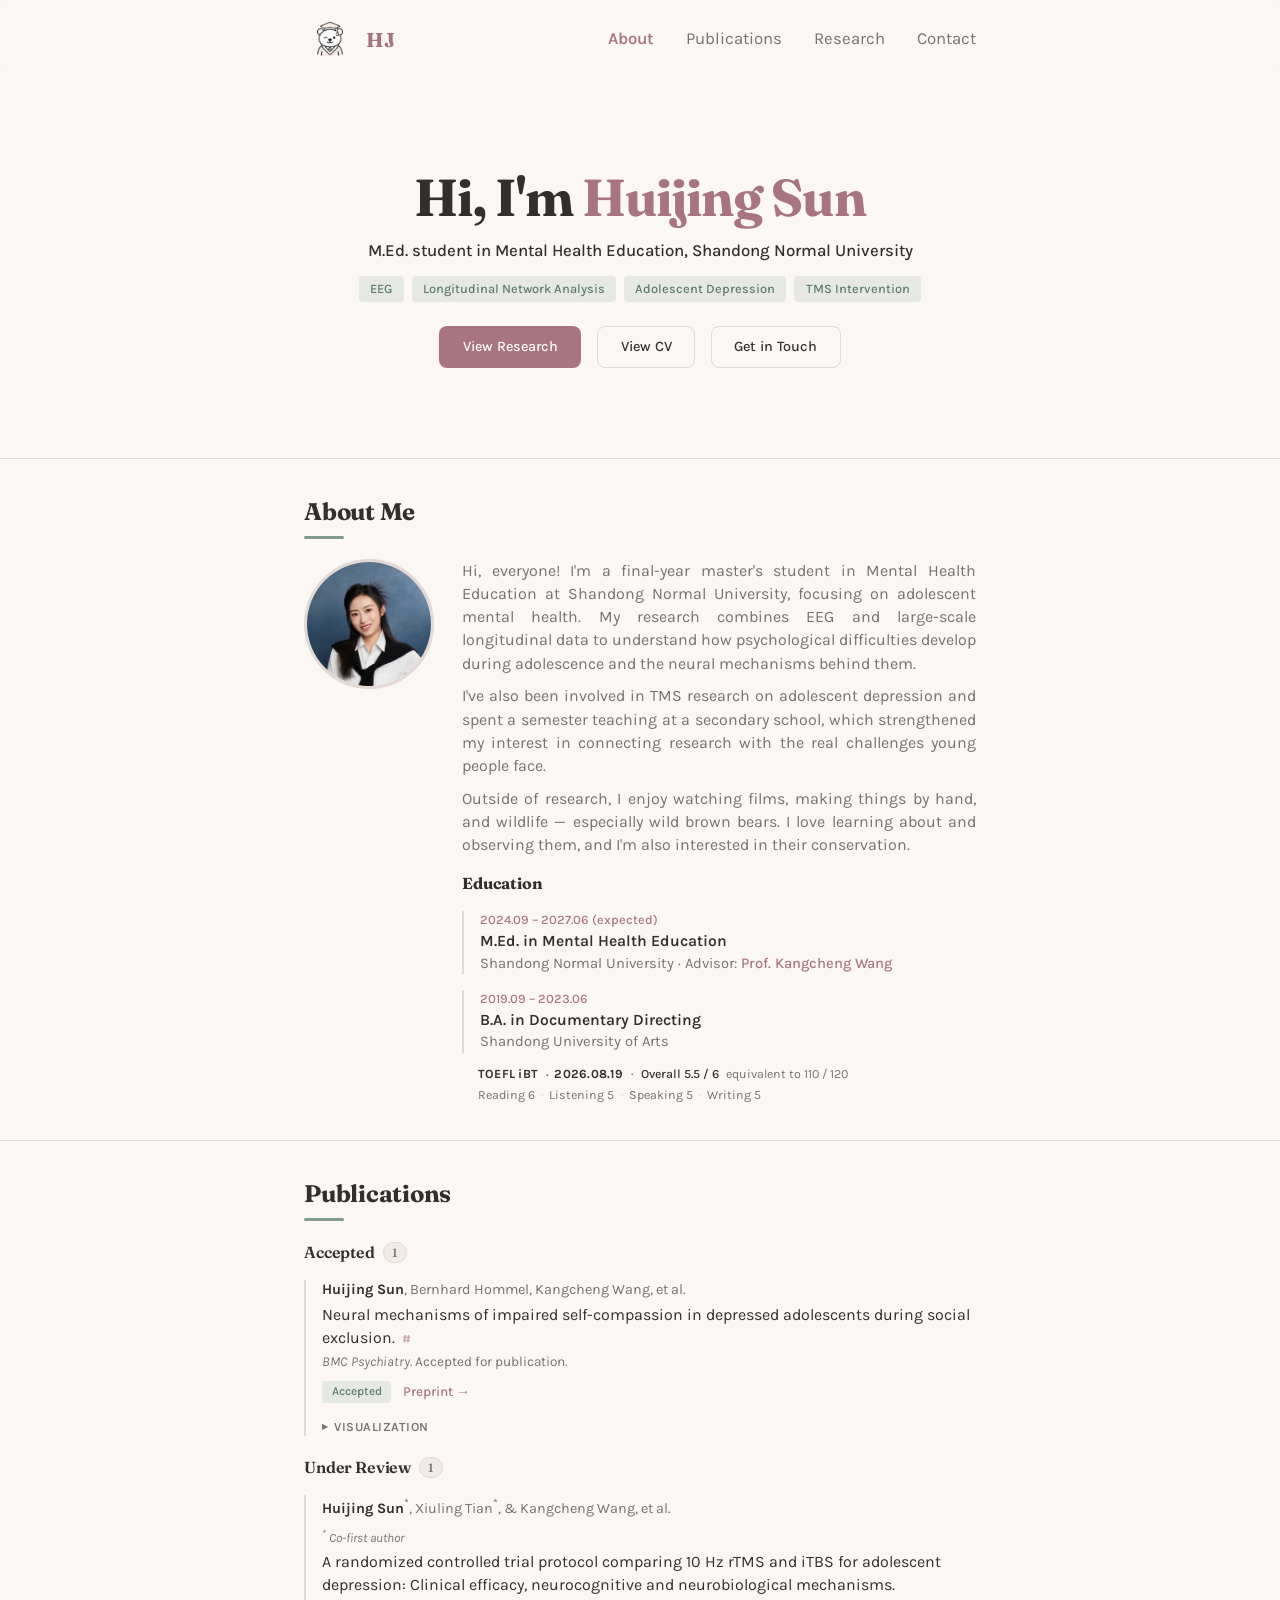
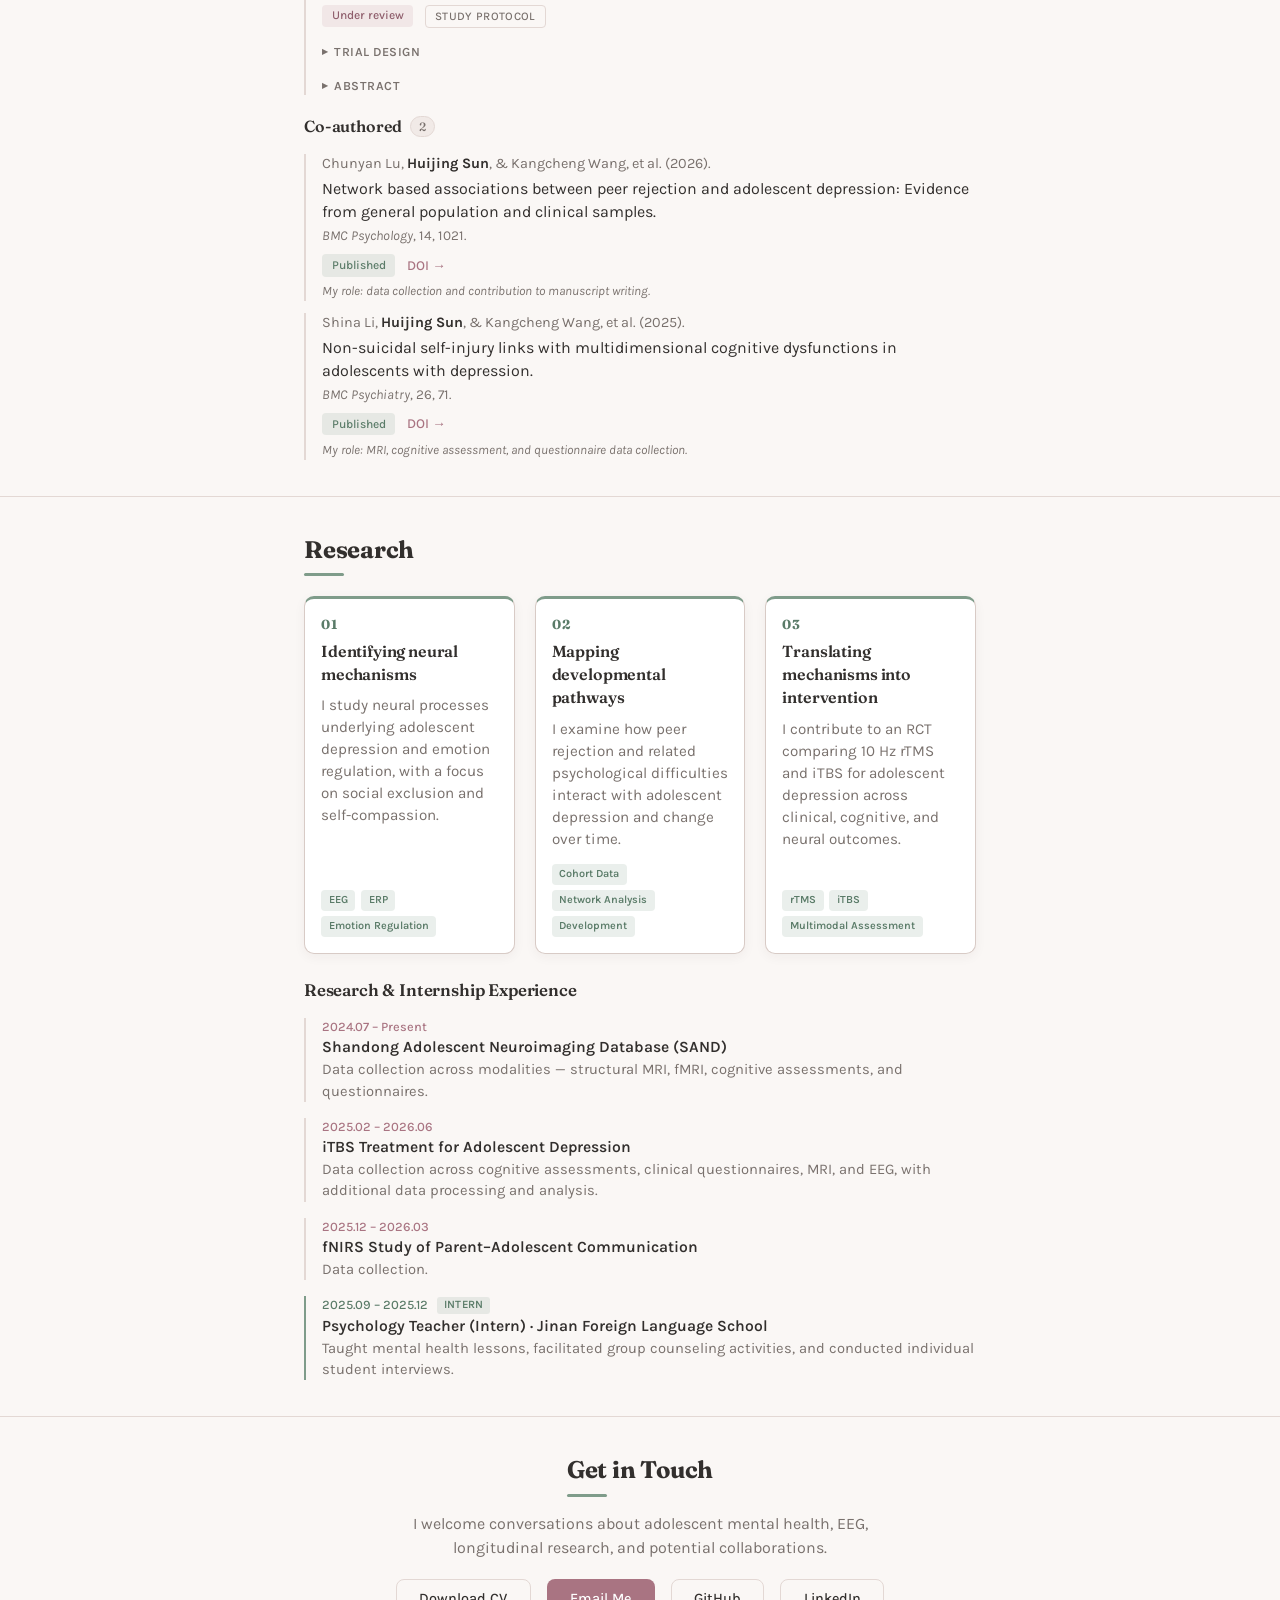
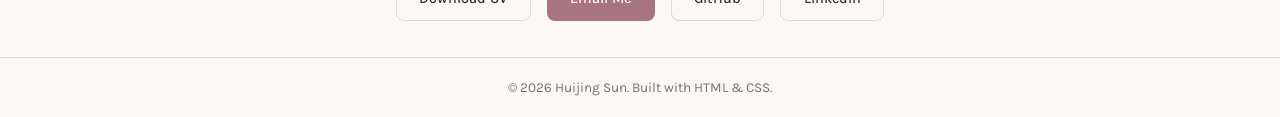
==== commit a5e034f7: "Add visualization anchor link" ====
--- a/index.html
+++ b/index.html
@@ -166,13 +166,14 @@
               <span class="pub-title">
                 Neural mechanisms of impaired self-compassion in depressed
                 adolescents during social exclusion.
+                <a class="pub-anchor" href="#visualization" aria-label="Go to the interactive visualization" title="Go to visualization">#</a>
               </span>
               <span class="pub-venue"><em>BMC Psychiatry</em>. Accepted for publication.</span>
               <div class="pub-links">
                 <span class="pub-status status-pub">Accepted</span>
                 <a class="link" href="https://www.biorxiv.org/content/10.64898/2026.08.04.741714v1" target="_blank" rel="noopener">Preprint →</a>
               </div>
-              <details class="abstract study-story">
+              <details class="abstract study-story" id="visualization">
                 <summary>Visualization</summary>
                 <div class="story-intro">
                   <span class="story-kicker">The study in four steps</span>
@@ -782,6 +783,31 @@
     });
   })();
 
+  /* Open and focus the first paper's visualization when its shareable anchor
+     is used, either from the title or from a copied URL. */
+  (function () {
+    var visualization = document.getElementById('visualization');
+    if (!visualization) return;
+
+    function revealVisualization() {
+      if (window.location.hash !== '#visualization') return;
+      visualization.open = true;
+      window.requestAnimationFrame(function () {
+        visualization.scrollIntoView({ behavior: 'smooth', block: 'start' });
+      });
+    }
+
+    var anchor = document.querySelector('.pub-anchor[href="#visualization"]');
+    if (anchor) {
+      anchor.addEventListener('click', function () {
+        visualization.open = true;
+      });
+    }
+
+    window.addEventListener('hashchange', revealVisualization);
+    revealVisualization();
+  })();
+
   /* Highlight whichever section is crossing the middle of the viewport. */
   (function () {
     var links = {}, secs = [];
--- a/style.css
+++ b/style.css
@@ -548,6 +548,22 @@
   font-size: 1rem;
 }
 
+.pub-anchor {
+  margin-left: 0.18rem;
+  color: var(--accent);
+  font-family: var(--font-body);
+  font-size: 0.82rem;
+  font-weight: 700;
+  text-decoration: none;
+  opacity: 0.65;
+  transition: opacity 0.2s, color 0.2s;
+}
+
+.pub-anchor:hover {
+  color: var(--accent-hover);
+  opacity: 1;
+}
+
 .pub-venue {
   font-size: 0.85rem;
   color: var(--muted);
@@ -660,6 +676,10 @@
 /* ── Interactive publication story ── */
 .study-story[open] {
   margin-top: 0.75rem;
+}
+
+#visualization {
+  scroll-margin-top: 6rem;
 }
 
 .story-intro {
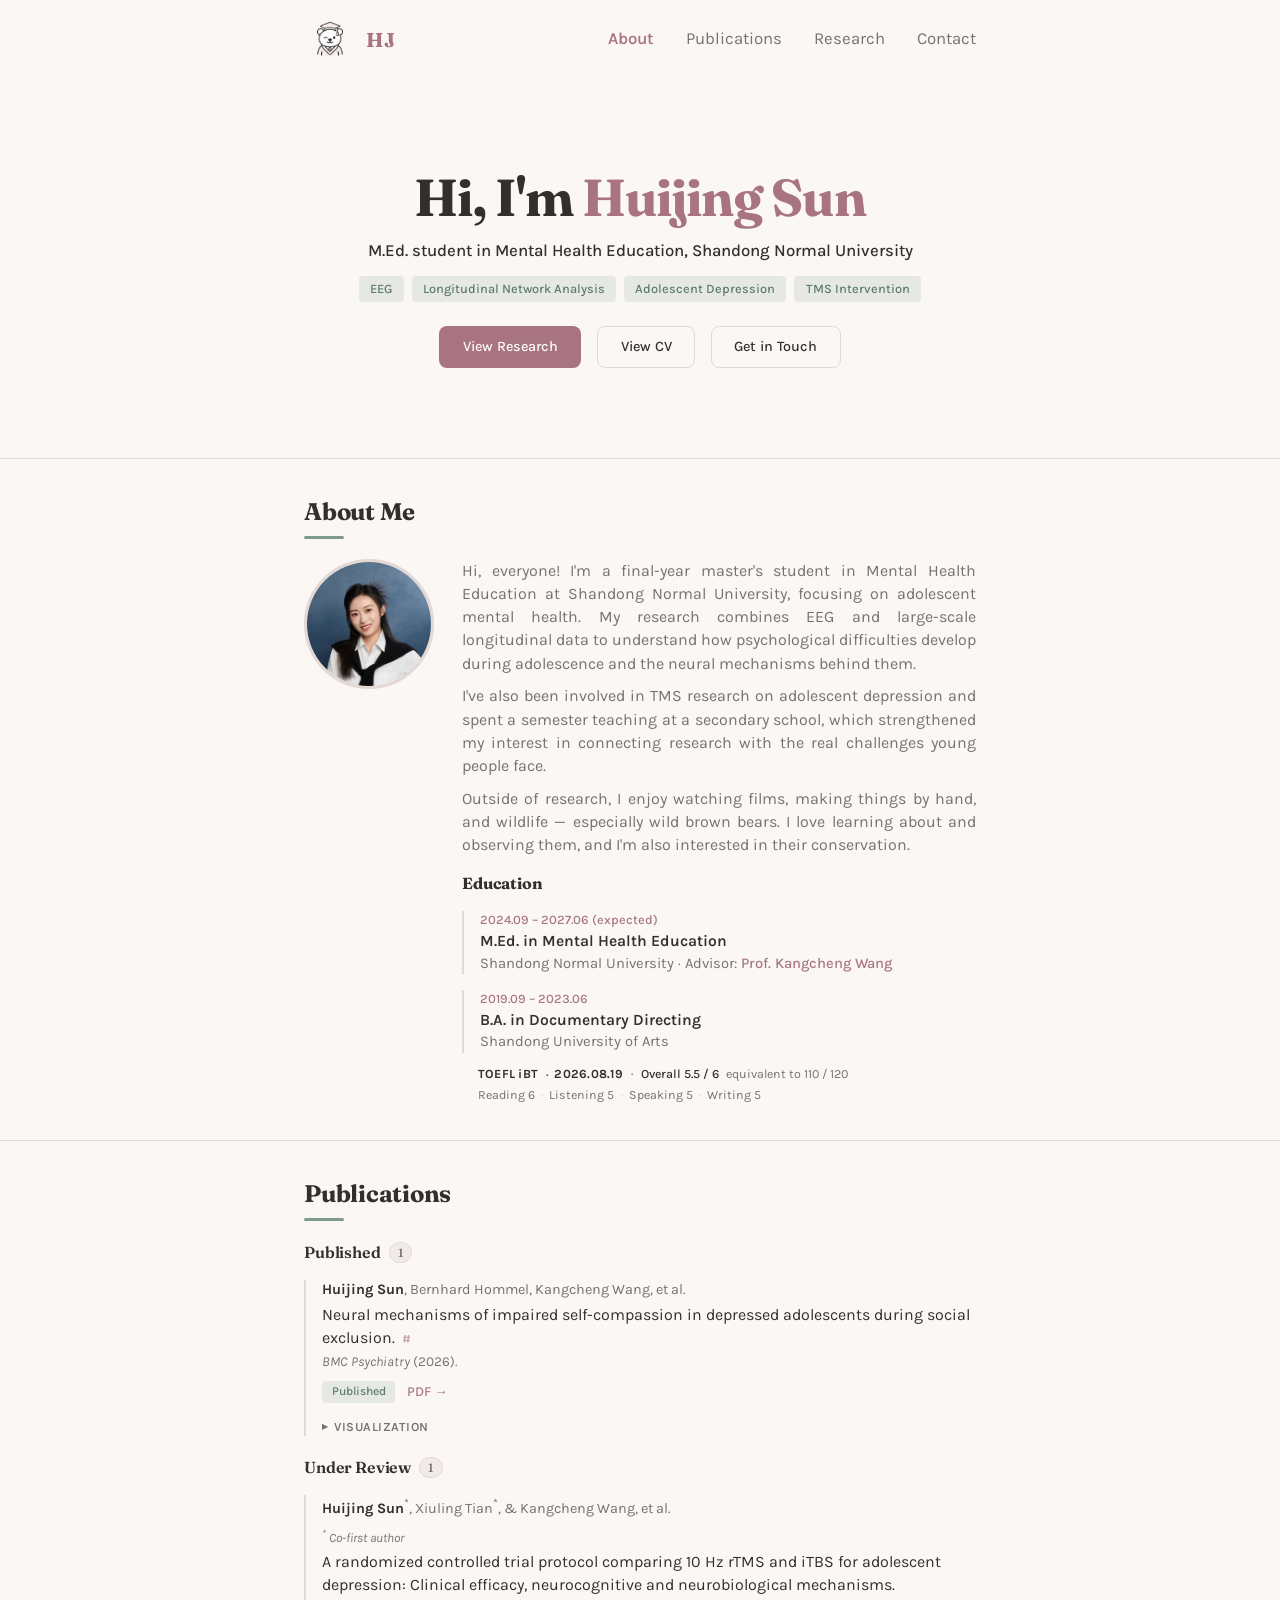
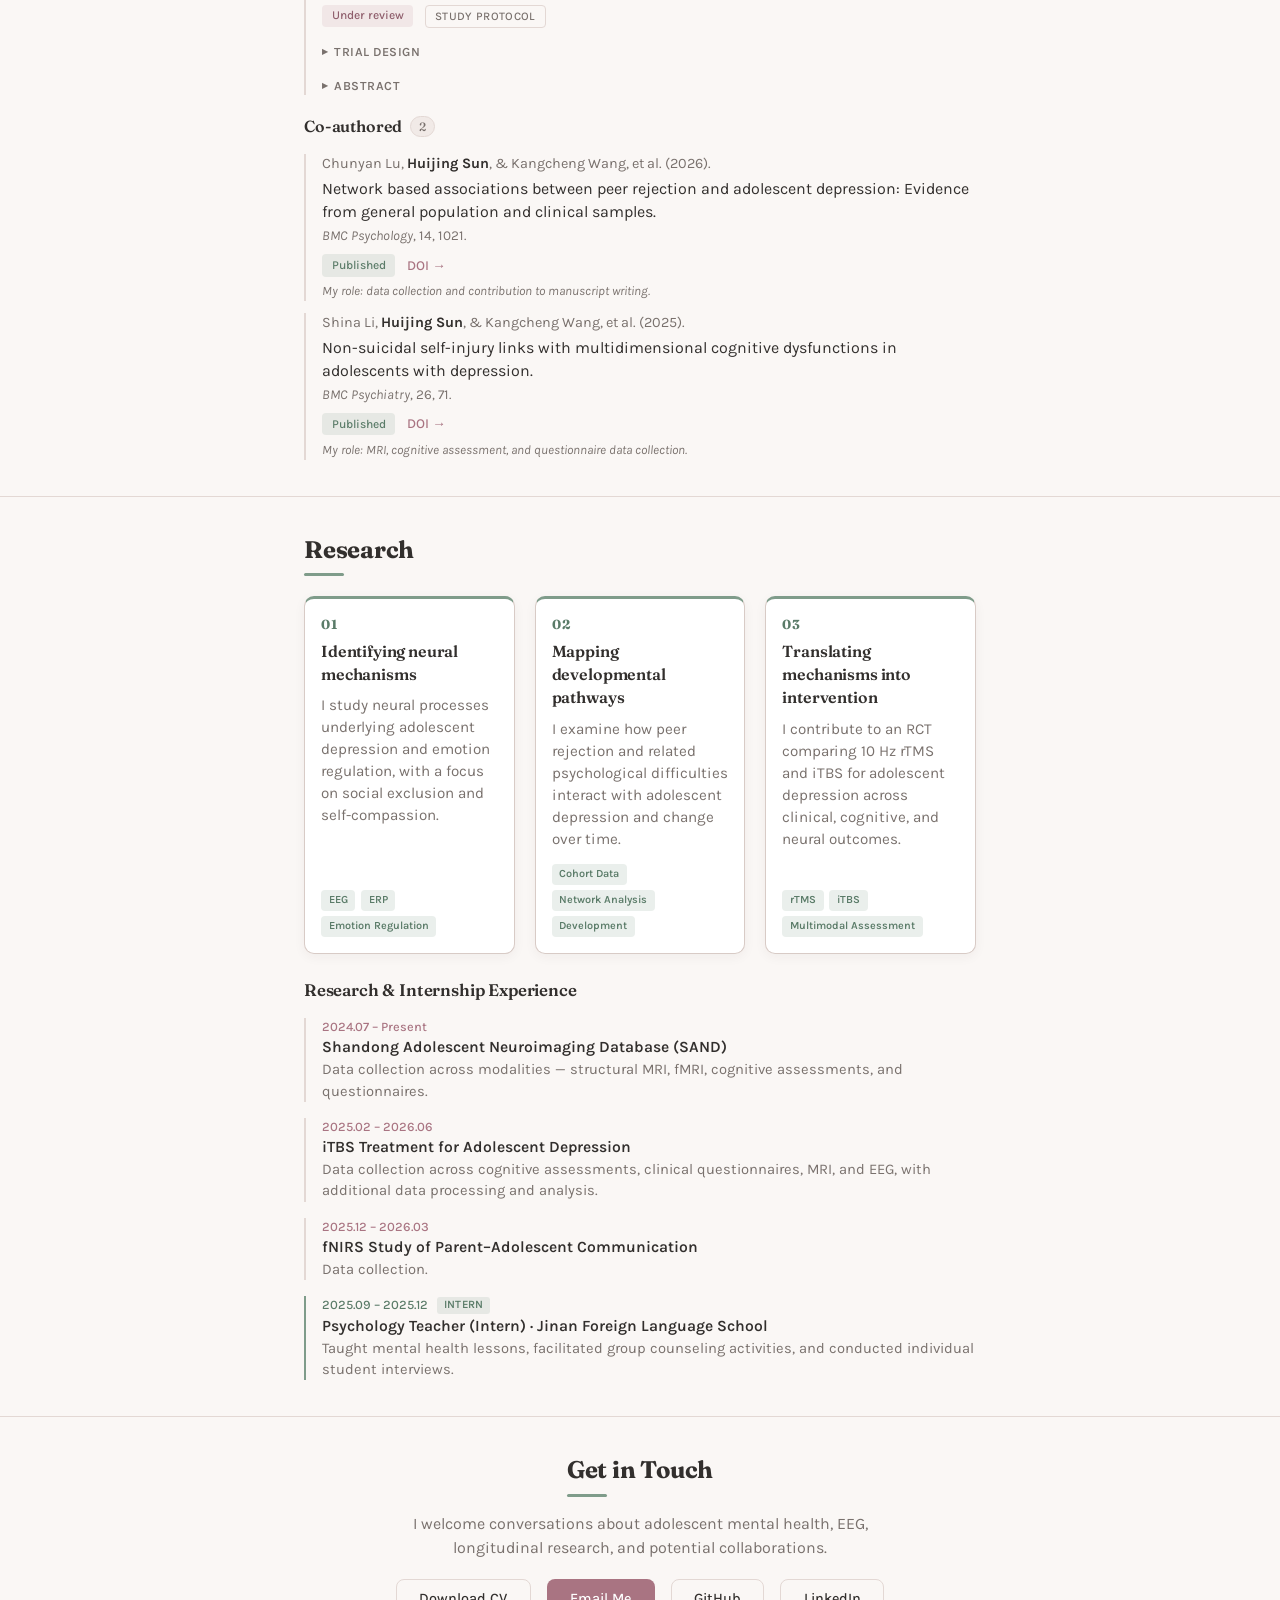
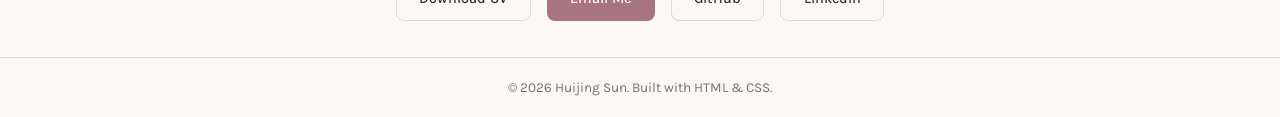
==== commit 1fc9d6f4: "Publish first article with PDF" ====
--- a/index.html
+++ b/index.html
@@ -156,7 +156,7 @@
         <h2>Publications</h2>
 
         <div class="pub-group">
-          <h3>Accepted <span class="count">1</span></h3>
+          <h3>Published <span class="count">1</span></h3>
           <ol class="pub-list">
             <li class="pub-item">
               <span class="pub-authors">
@@ -168,10 +168,10 @@
                 adolescents during social exclusion.
                 <a class="pub-anchor" href="#visualization" aria-label="Go to the interactive visualization" title="Go to visualization">#</a>
               </span>
-              <span class="pub-venue"><em>BMC Psychiatry</em>. Accepted for publication.</span>
+              <span class="pub-venue"><em>BMC Psychiatry</em> (2026).</span>
               <div class="pub-links">
-                <span class="pub-status status-pub">Accepted</span>
-                <a class="link" href="https://www.biorxiv.org/content/10.64898/2026.08.04.741714v1" target="_blank" rel="noopener">Preprint →</a>
+                <span class="pub-status status-pub">Published</span>
+                <a class="link" href="s12888-026-08610-z_reference.pdf" target="_blank" rel="noopener">PDF →</a>
               </div>
               <details class="abstract study-story" id="visualization">
                 <summary>Visualization</summary>
@@ -585,9 +585,9 @@
         </p>
         <div class="contact-links">
           <a href="Huijing_Sun_CV.pdf" class="btn btn-outline" target="_blank" rel="noopener">Download CV</a>
-          <a href="#contact" class="btn" data-email="aHVpamluZ3MyMDAxQGdtYWlsLmNvbQ==">Email Me</a>
+          <a href="#contact" class="btn" data-email="MjAyNDMwMjEyMkBzdHUuc2RudS5lZHUuY24=">Email Me</a>
           <noscript>
-            <span class="mail-fallback">huijings2001 [at] gmail [dot] com</span>
+            <span class="mail-fallback">2024302122 [at] stu.sdnu.edu.cn</span>
           </noscript>
           <a href="https://github.com/SunnyBeaO1" target="_blank" rel="noopener" class="btn btn-outline">GitHub</a>
           <a href="https://www.linkedin.com/in/huijing-sun-a97a83330/en/" target="_blank" rel="noopener" class="btn btn-outline">LinkedIn</a>
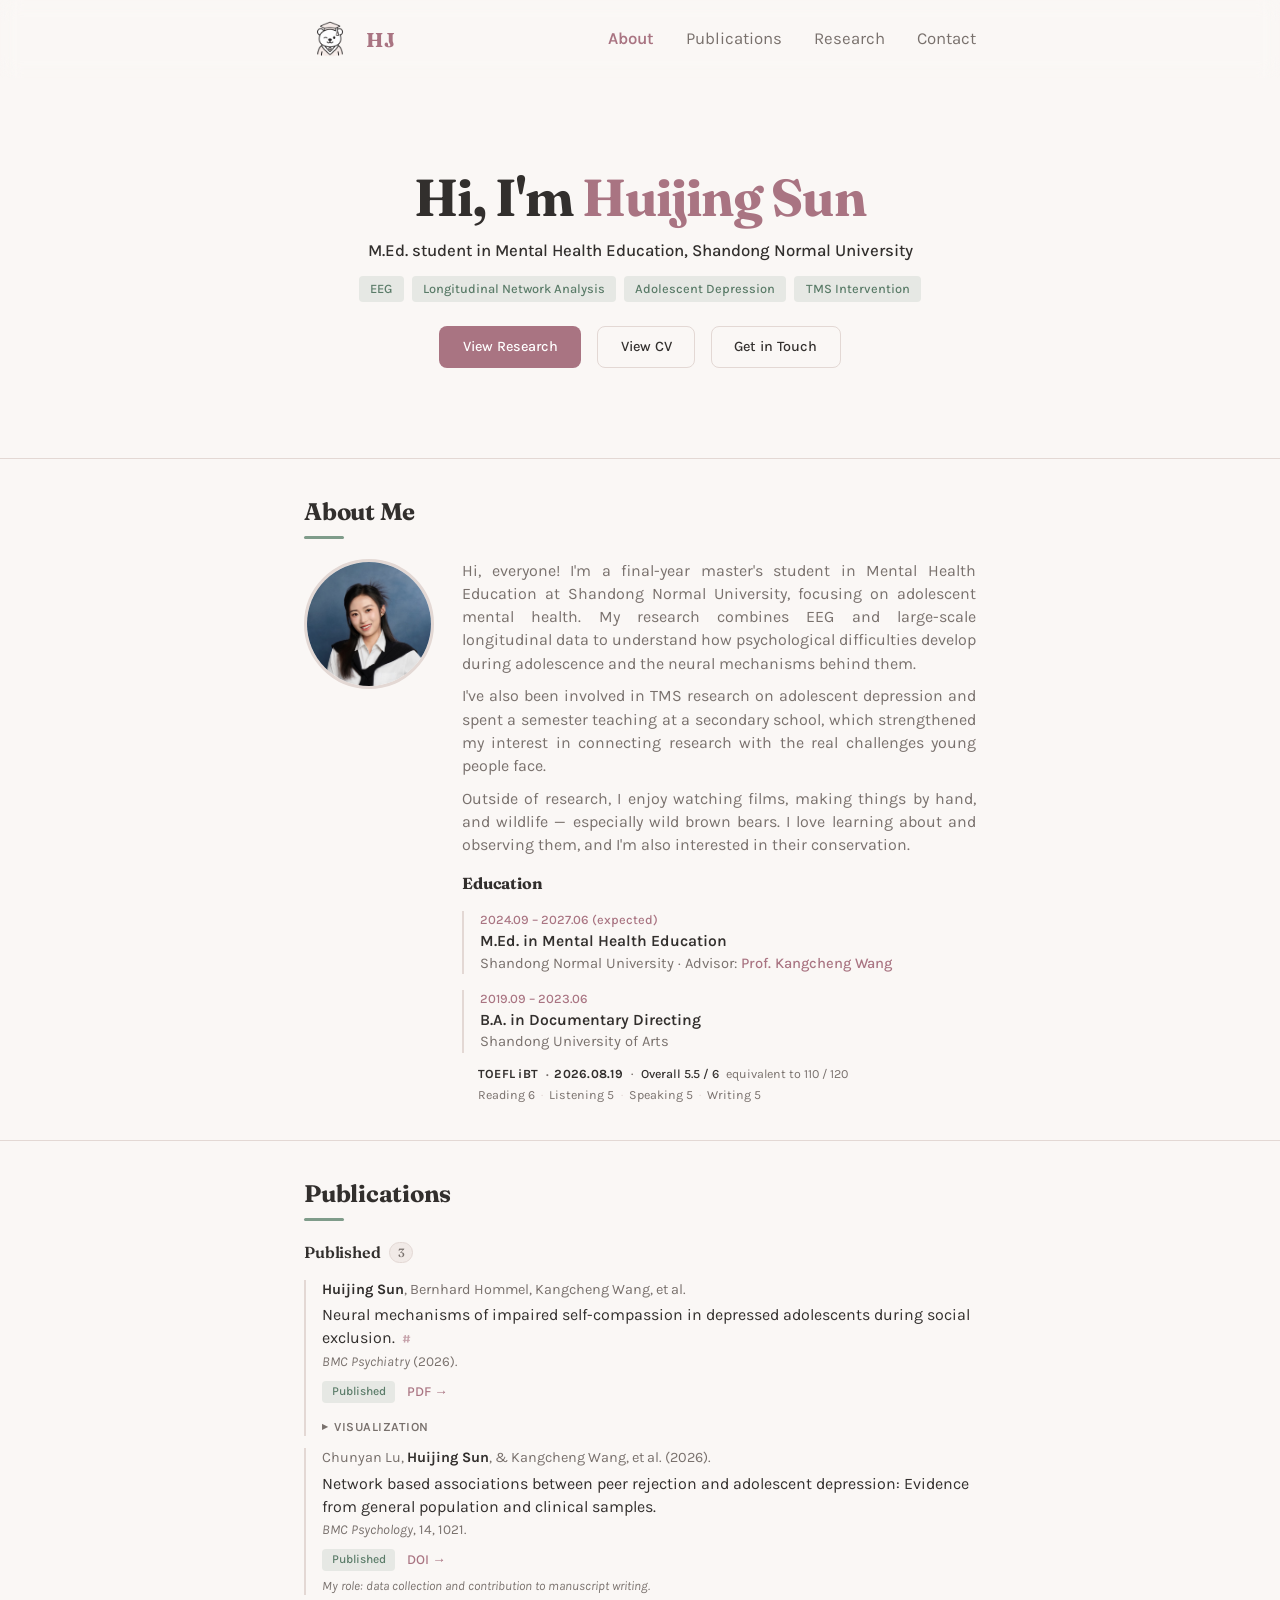
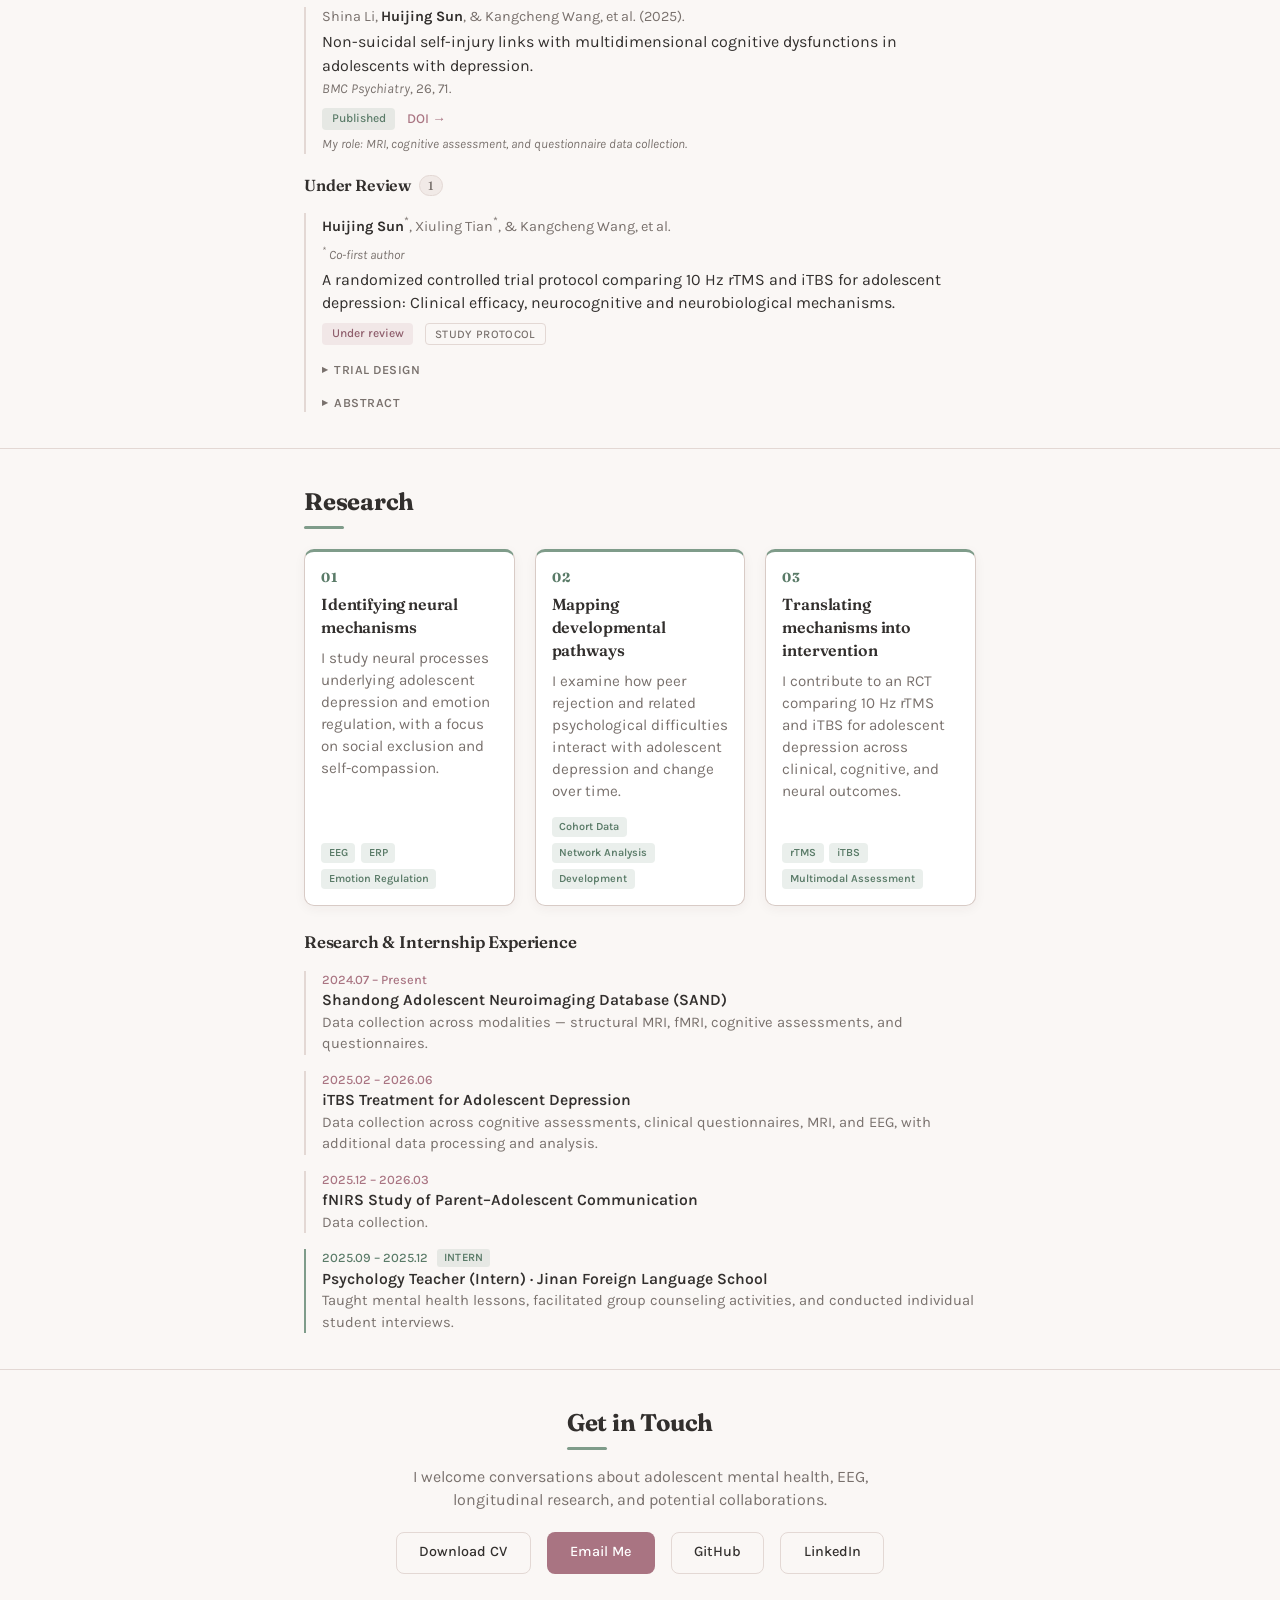
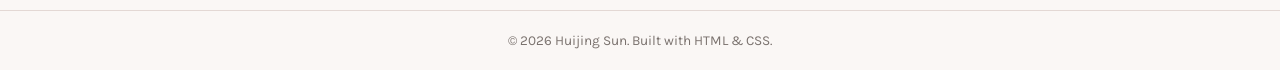
==== commit 699b8d7a: "Merge co-authored papers into published" ====
--- a/index.html
+++ b/index.html
@@ -156,7 +156,7 @@
         <h2>Publications</h2>
 
         <div class="pub-group">
-          <h3>Published <span class="count">1</span></h3>
+          <h3>Published <span class="count">3</span></h3>
           <ol class="pub-list">
             <li class="pub-item">
               <span class="pub-authors">
@@ -333,6 +333,42 @@
                   </details>
                 </section>
               </details>
+            </li>
+            <li class="pub-item">
+              <span class="pub-authors">
+                Chunyan Lu, <span class="me">Huijing Sun</span>,
+                &amp; Kangcheng Wang, et al. (2026).
+              </span>
+              <span class="pub-title">
+                Network based associations between peer rejection and adolescent
+                depression: Evidence from general population and clinical samples.
+              </span>
+              <span class="pub-venue"><em>BMC Psychology</em>, 14, 1021.</span>
+              <div class="pub-links">
+                <span class="pub-status status-pub">Published</span>
+                <a class="link" href="https://link.springer.com/article/10.1186/s40359-026-04731-y" target="_blank" rel="noopener">DOI →</a>
+              </div>
+              <span class="pub-contrib">
+                My role: data collection and contribution to manuscript writing.
+              </span>
+            </li>
+            <li class="pub-item">
+              <span class="pub-authors">
+                Shina Li, <span class="me">Huijing Sun</span>,
+                &amp; Kangcheng Wang, et al. (2025).
+              </span>
+              <span class="pub-title">
+                Non-suicidal self-injury links with multidimensional cognitive
+                dysfunctions in adolescents with depression.
+              </span>
+              <span class="pub-venue"><em>BMC Psychiatry</em>, 26, 71.</span>
+              <div class="pub-links">
+                <span class="pub-status status-pub">Published</span>
+                <a class="link" href="https://link.springer.com/article/10.1186/s12888-025-07701-7#citeas" target="_blank" rel="noopener">DOI →</a>
+              </div>
+              <span class="pub-contrib">
+                My role: MRI, cognitive assessment, and questionnaire data collection.
+              </span>
             </li>
           </ol>
         </div>
@@ -441,47 +477,6 @@
           </ol>
         </div>
 
-        <div class="pub-group">
-          <h3>Co-authored <span class="count">2</span></h3>
-          <ol class="pub-list">
-            <li class="pub-item">
-              <span class="pub-authors">
-                Chunyan Lu, <span class="me">Huijing Sun</span>,
-                &amp; Kangcheng Wang, et al. (2026).
-              </span>
-              <span class="pub-title">
-                Network based associations between peer rejection and adolescent
-                depression: Evidence from general population and clinical samples.
-              </span>
-              <span class="pub-venue"><em>BMC Psychology</em>, 14, 1021.</span>
-              <div class="pub-links">
-                <span class="pub-status status-pub">Published</span>
-                <a class="link" href="https://link.springer.com/article/10.1186/s40359-026-04731-y" target="_blank" rel="noopener">DOI →</a>
-              </div>
-              <span class="pub-contrib">
-                My role: data collection and contribution to manuscript writing.
-              </span>
-            </li>
-            <li class="pub-item">
-              <span class="pub-authors">
-                Shina Li, <span class="me">Huijing Sun</span>,
-                &amp; Kangcheng Wang, et al. (2025).
-              </span>
-              <span class="pub-title">
-                Non-suicidal self-injury links with multidimensional cognitive
-                dysfunctions in adolescents with depression.
-              </span>
-              <span class="pub-venue"><em>BMC Psychiatry</em>, 26, 71.</span>
-              <div class="pub-links">
-                <span class="pub-status status-pub">Published</span>
-                <a class="link" href="https://link.springer.com/article/10.1186/s12888-025-07701-7#citeas" target="_blank" rel="noopener">DOI →</a>
-              </div>
-              <span class="pub-contrib">
-                My role: MRI, cognitive assessment, and questionnaire data collection.
-              </span>
-            </li>
-          </ol>
-        </div>
       </div>
     </section>
 
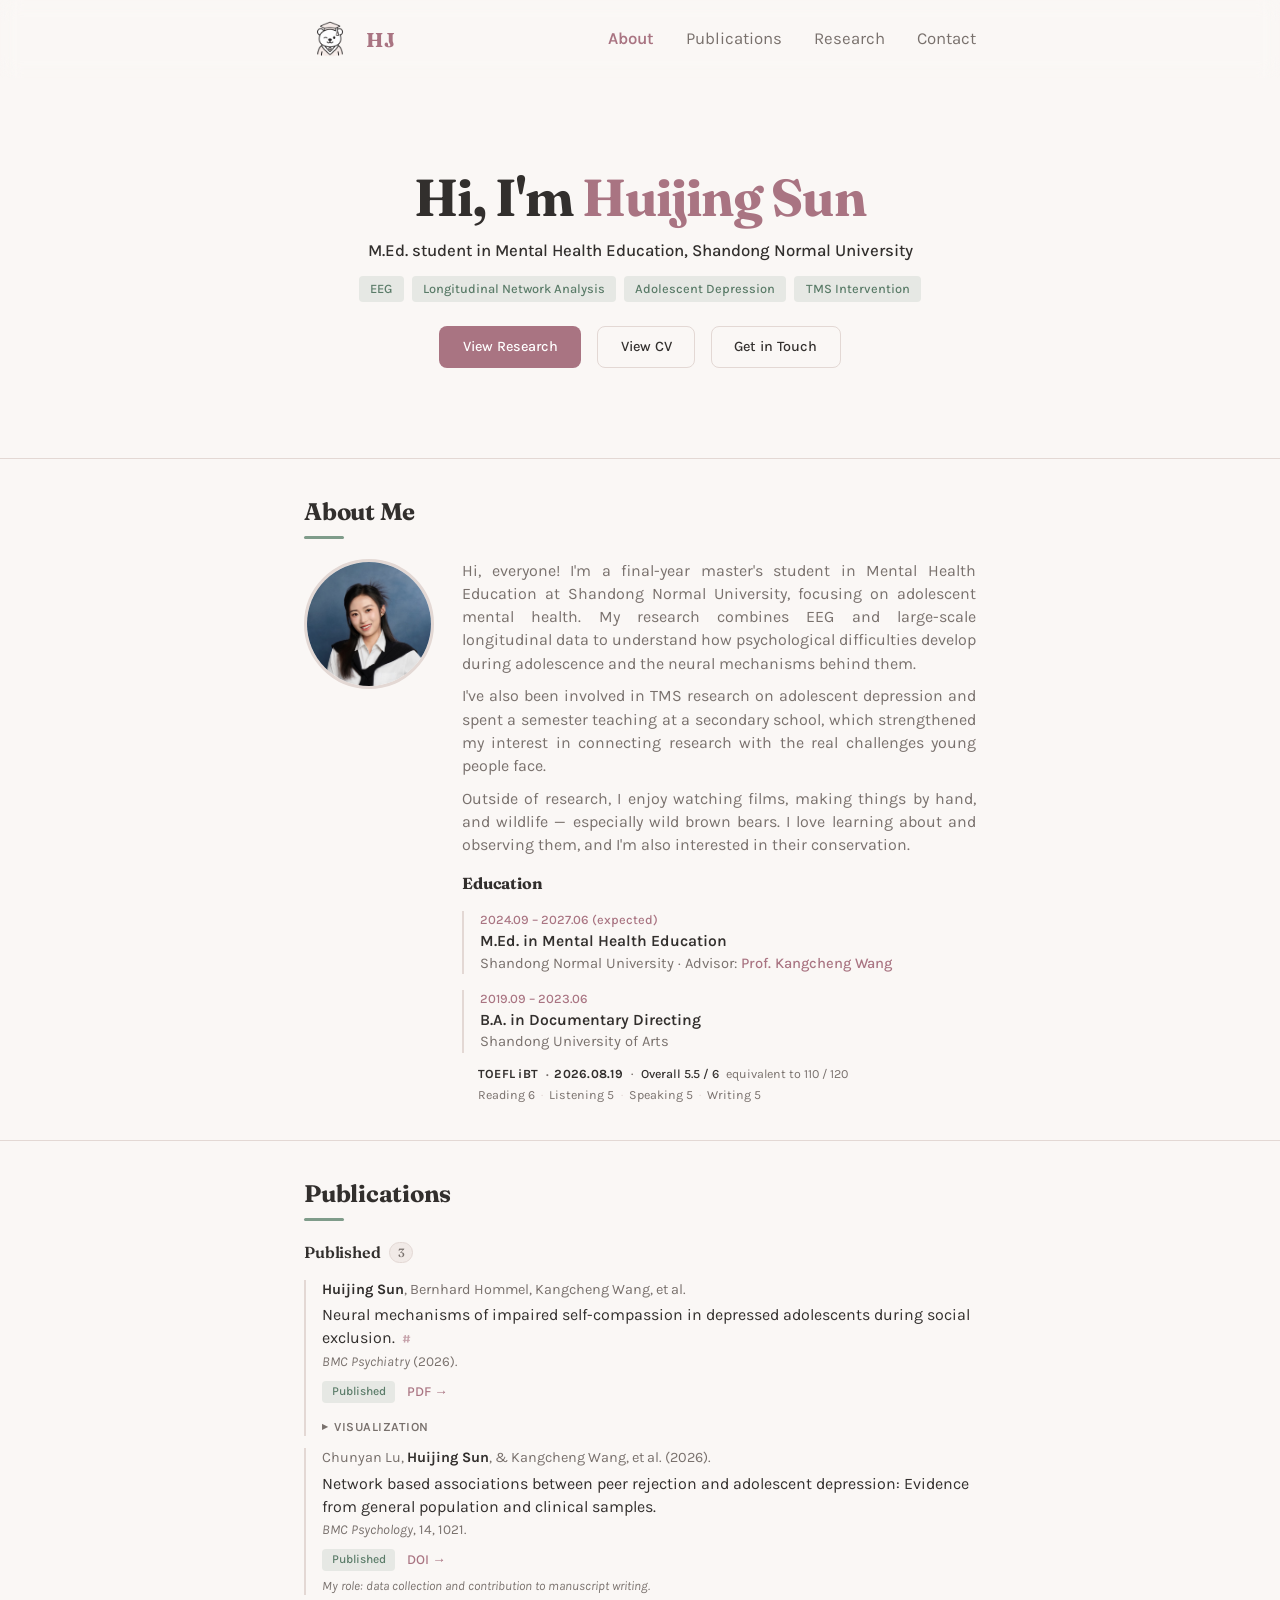
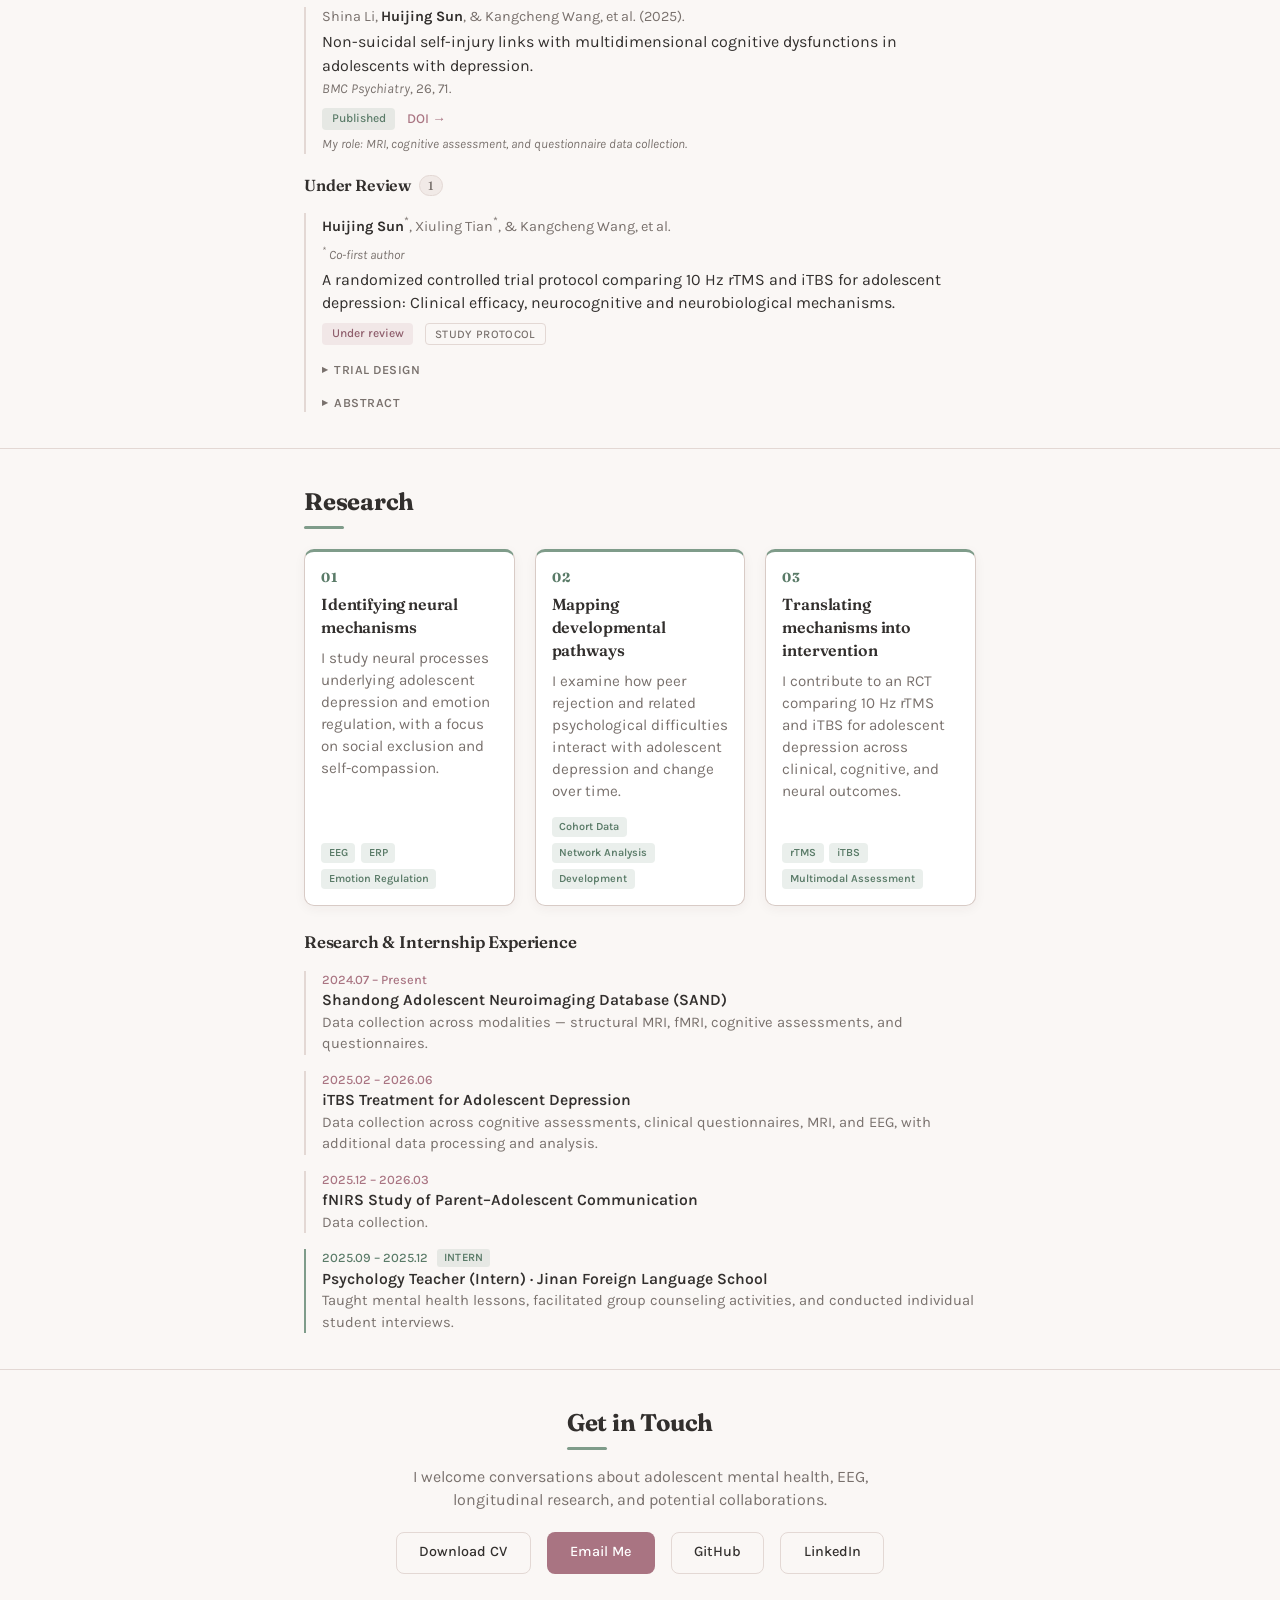
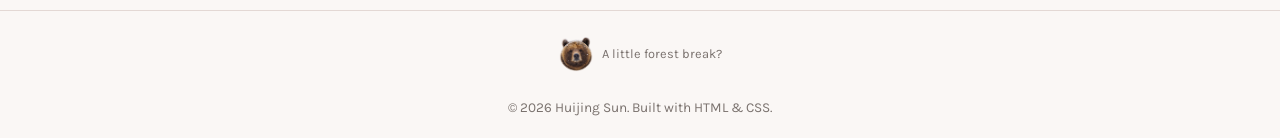
==== commit b32f5bcf: "Add bilingual Hungry Bear footer game" ====
--- a/index.html
+++ b/index.html
@@ -44,6 +44,7 @@
   </script>
 
   <link rel="stylesheet" href="style.css?v=20260901-3" />
+  <link rel="stylesheet" href="assets/hungry-bear/embed.css?v=1" />
 </head>
 <body>
   <a class="skip-link" href="#main-content">Skip to main content</a>
@@ -592,6 +593,15 @@
   </main>
 
   <footer>
+    <details class="bear-egg" id="bear-easter-egg">
+      <summary>
+        <img src="assets/hungry-bear/bear-face.png" alt="" width="36" height="36" loading="lazy" />
+        <span class="bear-egg-open">A little forest break?</span>
+        <span class="bear-egg-close">Back to the forest · close game</span>
+      </summary>
+      <iframe class="bear-egg-frame" title="Hungry Bear — a little forest break" data-src="assets/hungry-bear/index.html" loading="lazy"></iframe>
+      <noscript><a href="assets/hungry-bear/index.html">Play Hungry Bear</a></noscript>
+    </details>
     <p>© 2026 Huijing Sun. Built with HTML &amp; CSS.</p>
   </footer>
   <script>
@@ -828,5 +838,6 @@
     secs.forEach(function (el) { io.observe(el); });
   })();
   </script>
+  <script src="assets/hungry-bear/embed.js?v=1" defer></script>
 </body>
 </html>
--- a/assets/hungry-bear/embed.css
+++ b/assets/hungry-bear/embed.css
@@ -0,0 +1,12 @@
+/* Footer-only styles; the game itself is isolated in its own local frame. */
+.bear-egg{max-width:460px;margin:0 auto 1.25rem;text-align:center}
+.bear-egg>summary{display:inline-flex;align-items:center;gap:.55rem;cursor:pointer;list-style:none;color:var(--muted,#79716d);font-size:.8rem;border-radius:12px;padding:.35rem .7rem;transition:background .15s}
+.bear-egg>summary::-webkit-details-marker{display:none}
+.bear-egg>summary:hover{background:var(--surface,#f1eae7)}
+.bear-egg>summary img{width:36px;height:36px;object-fit:contain;transition:transform .15s}
+.bear-egg>summary:hover img{transform:rotate(-7deg)}
+.bear-egg>summary .bear-egg-close{display:none}
+.bear-egg[open]>summary .bear-egg-open{display:none}
+.bear-egg[open]>summary .bear-egg-close{display:inline}
+.bear-egg-frame{display:block;width:100%;height:700px;border:1px solid var(--border,#e3d8d4);border-radius:16px;margin:.9rem auto 0;background:#f5f2e9}
+@media(max-width:500px){.bear-egg{max-width:100%}.bear-egg-frame{height:calc(100vw + 238px);max-height:700px}}
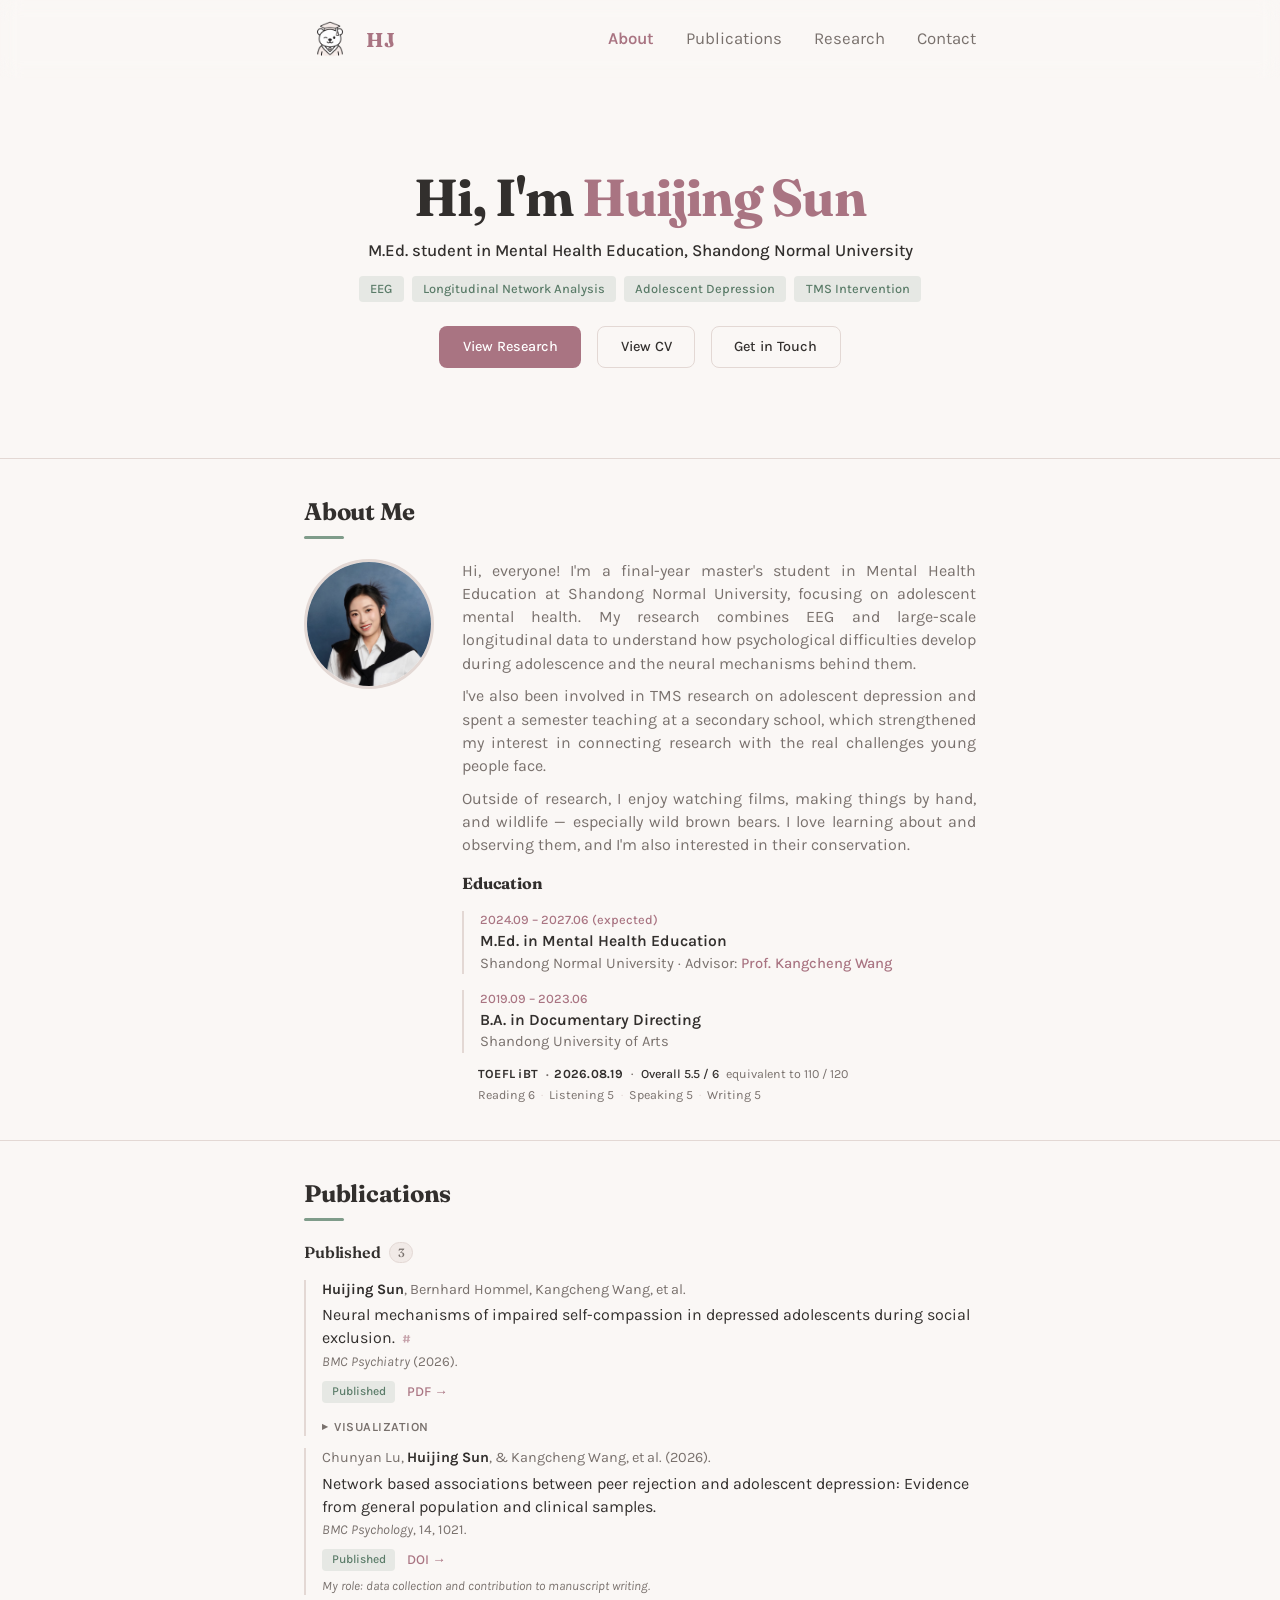
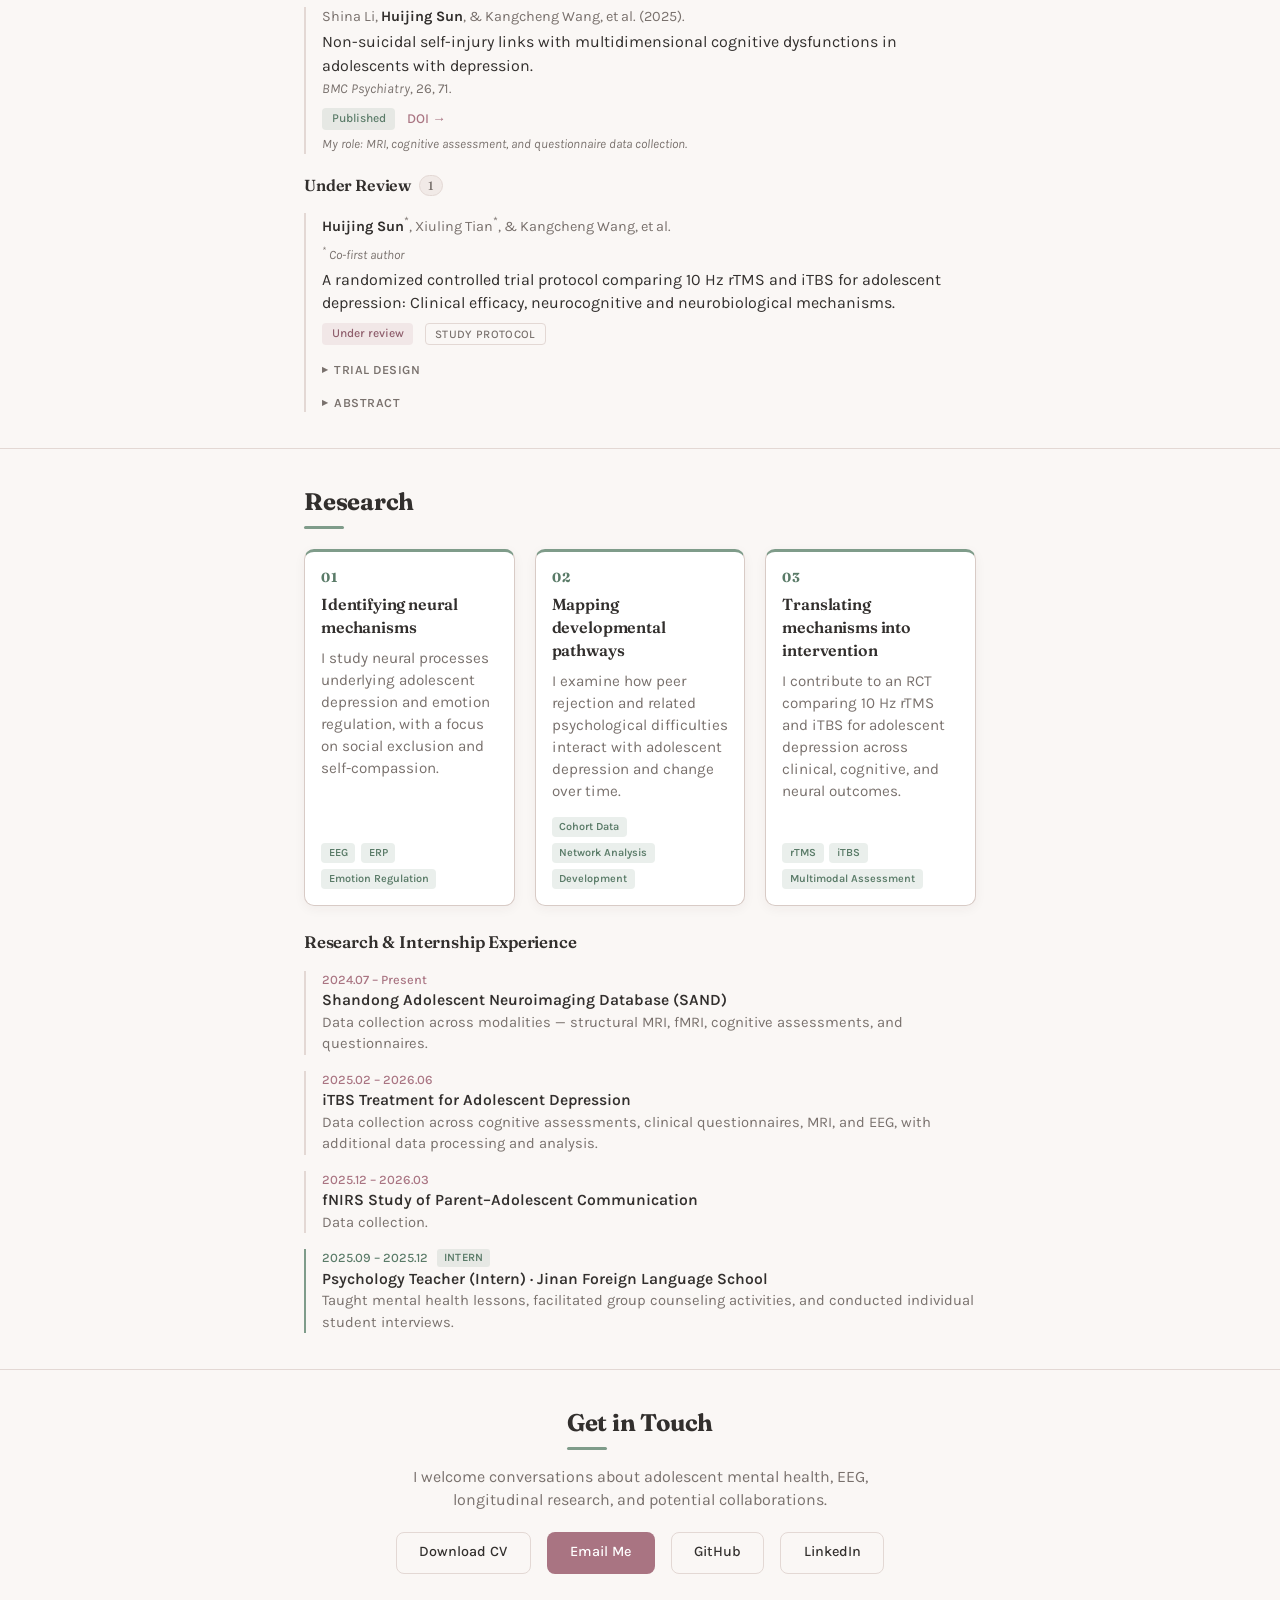
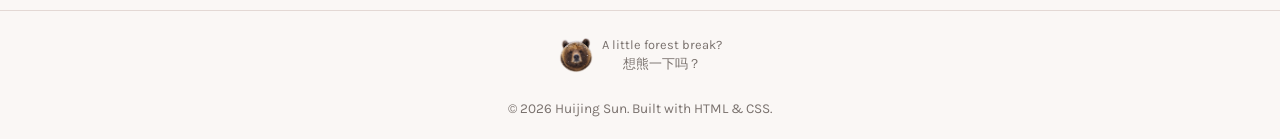
==== commit 28688825: "Add Chinese invitation to footer bear game" ====
--- a/index.html
+++ b/index.html
@@ -596,7 +596,7 @@
     <details class="bear-egg" id="bear-easter-egg">
       <summary>
         <img src="assets/hungry-bear/bear-face.png" alt="" width="36" height="36" loading="lazy" />
-        <span class="bear-egg-open">A little forest break?</span>
+        <span class="bear-egg-open">A little forest break?<br /><span lang="zh-CN">想熊一下吗？</span></span>
         <span class="bear-egg-close">Back to the forest · close game</span>
       </summary>
       <iframe class="bear-egg-frame" title="Hungry Bear — a little forest break" data-src="assets/hungry-bear/index.html" loading="lazy"></iframe>
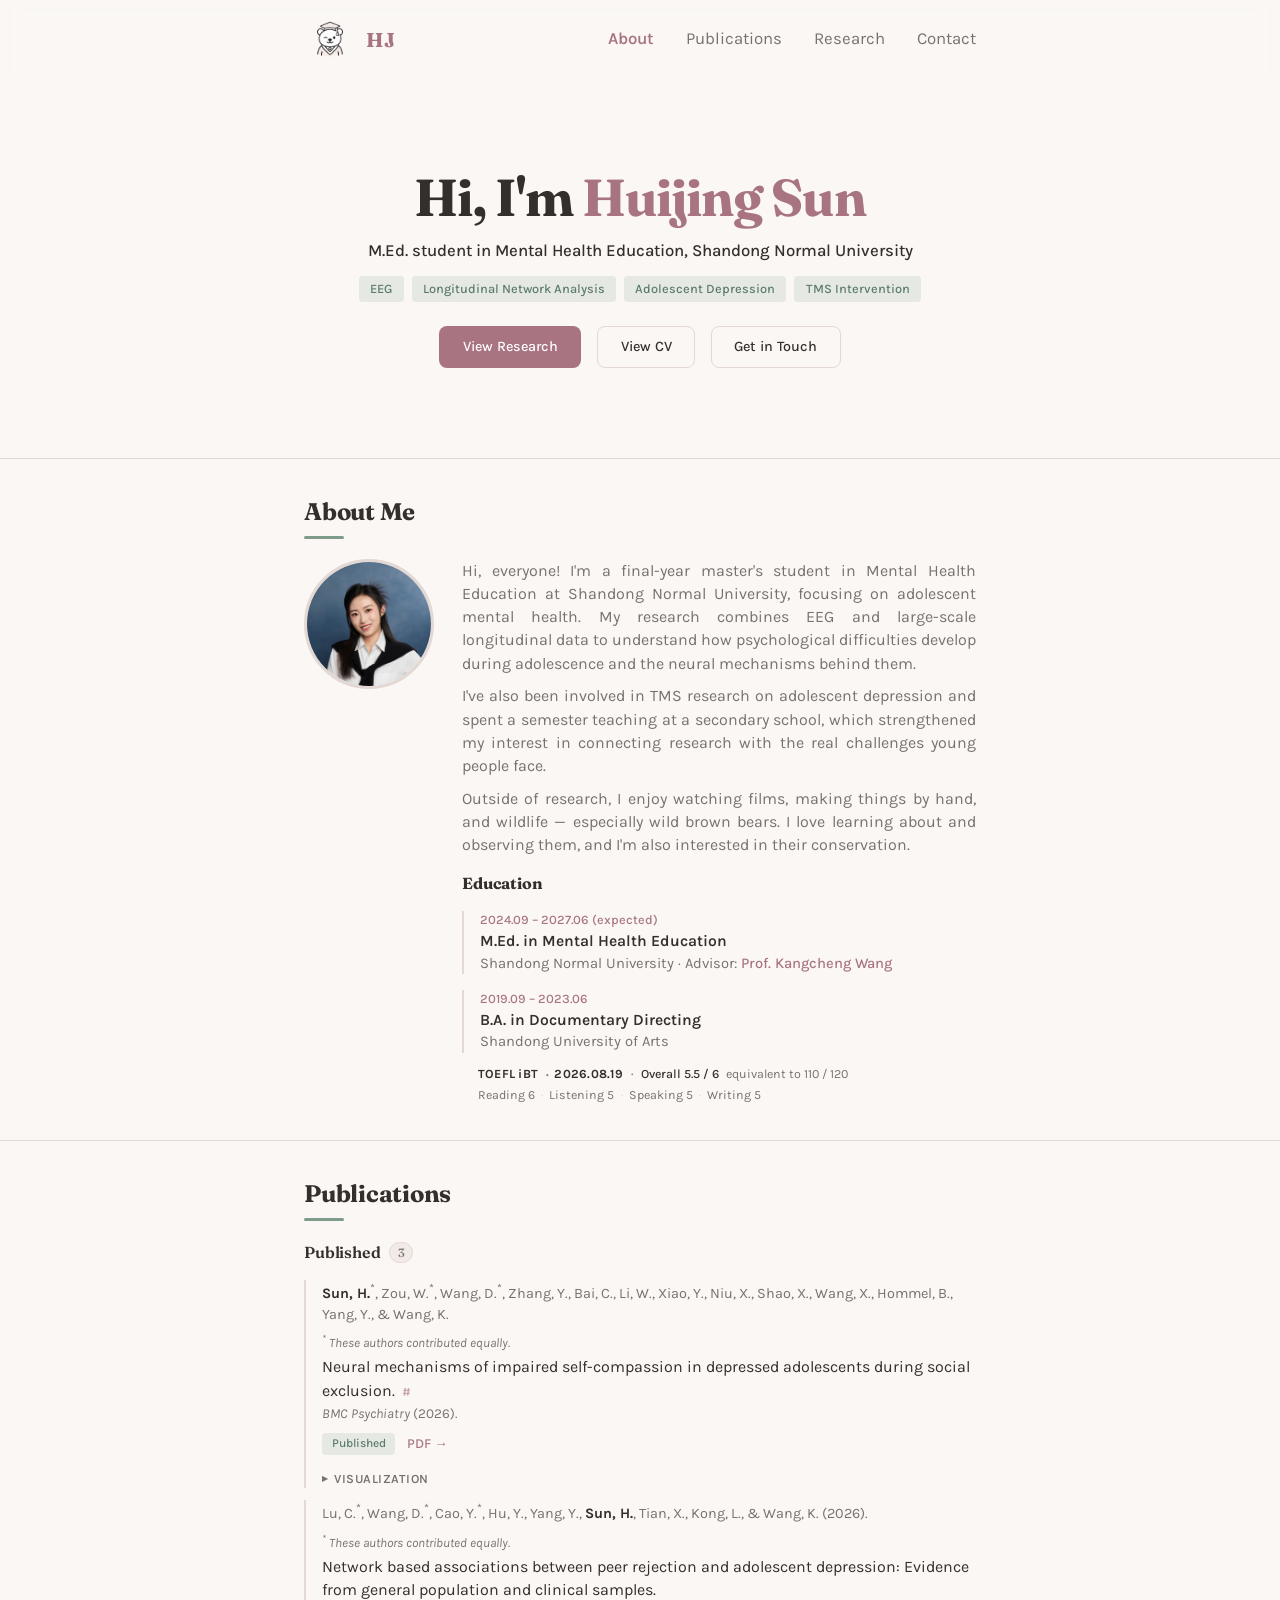
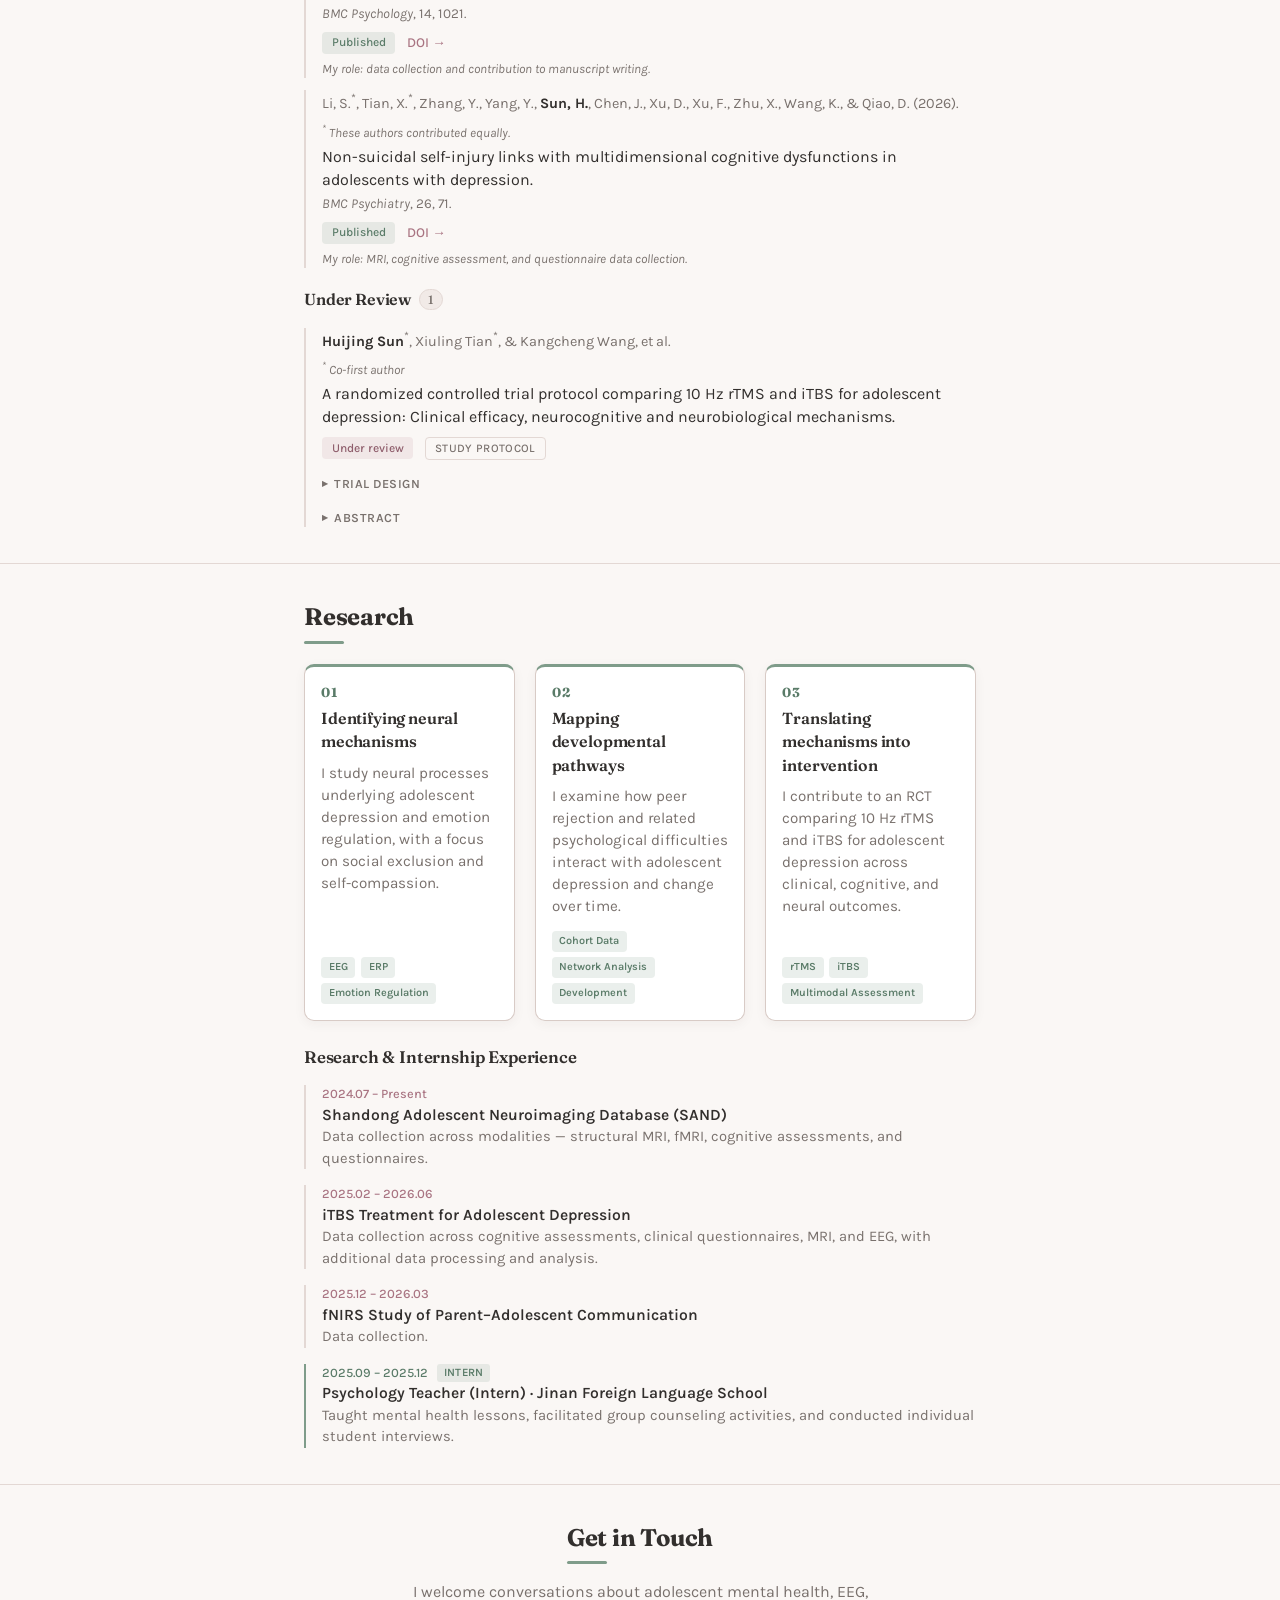
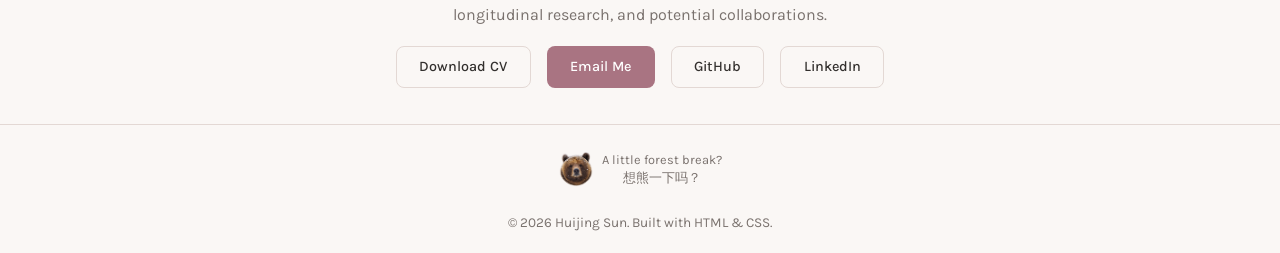
==== commit 6bd4f815: "List all authors of published papers" ====
--- a/index.html
+++ b/index.html
@@ -161,9 +161,11 @@
           <ol class="pub-list">
             <li class="pub-item">
               <span class="pub-authors">
-                <span class="me">Huijing Sun</span>, Bernhard Hommel,
-                Kangcheng Wang, et al.
-              </span>
+                <span class="me">Sun, H.</span><sup>*</sup>, Zou, W.<sup>*</sup>,
+                Wang, D.<sup>*</sup>, Zhang, Y., Bai, C., Li, W., Xiao, Y.,
+                Niu, X., Shao, X., Wang, X., Hommel, B., Yang, Y., &amp; Wang, K.
+              </span>
+              <span class="pub-contrib"><sup>*</sup> These authors contributed equally.</span>
               <span class="pub-title">
                 Neural mechanisms of impaired self-compassion in depressed
                 adolescents during social exclusion.
@@ -337,9 +339,11 @@
             </li>
             <li class="pub-item">
               <span class="pub-authors">
-                Chunyan Lu, <span class="me">Huijing Sun</span>,
-                &amp; Kangcheng Wang, et al. (2026).
-              </span>
+                Lu, C.<sup>*</sup>, Wang, D.<sup>*</sup>, Cao, Y.<sup>*</sup>,
+                Hu, Y., Yang, Y., <span class="me">Sun, H.</span>, Tian, X.,
+                Kong, L., &amp; Wang, K. (2026).
+              </span>
+              <span class="pub-contrib"><sup>*</sup> These authors contributed equally.</span>
               <span class="pub-title">
                 Network based associations between peer rejection and adolescent
                 depression: Evidence from general population and clinical samples.
@@ -355,9 +359,11 @@
             </li>
             <li class="pub-item">
               <span class="pub-authors">
-                Shina Li, <span class="me">Huijing Sun</span>,
-                &amp; Kangcheng Wang, et al. (2025).
-              </span>
+                Li, S.<sup>*</sup>, Tian, X.<sup>*</sup>, Zhang, Y., Yang, Y.,
+                <span class="me">Sun, H.</span>, Chen, J., Xu, D., Xu, F.,
+                Zhu, X., Wang, K., &amp; Qiao, D. (2026).
+              </span>
+              <span class="pub-contrib"><sup>*</sup> These authors contributed equally.</span>
               <span class="pub-title">
                 Non-suicidal self-injury links with multidimensional cognitive
                 dysfunctions in adolescents with depression.
